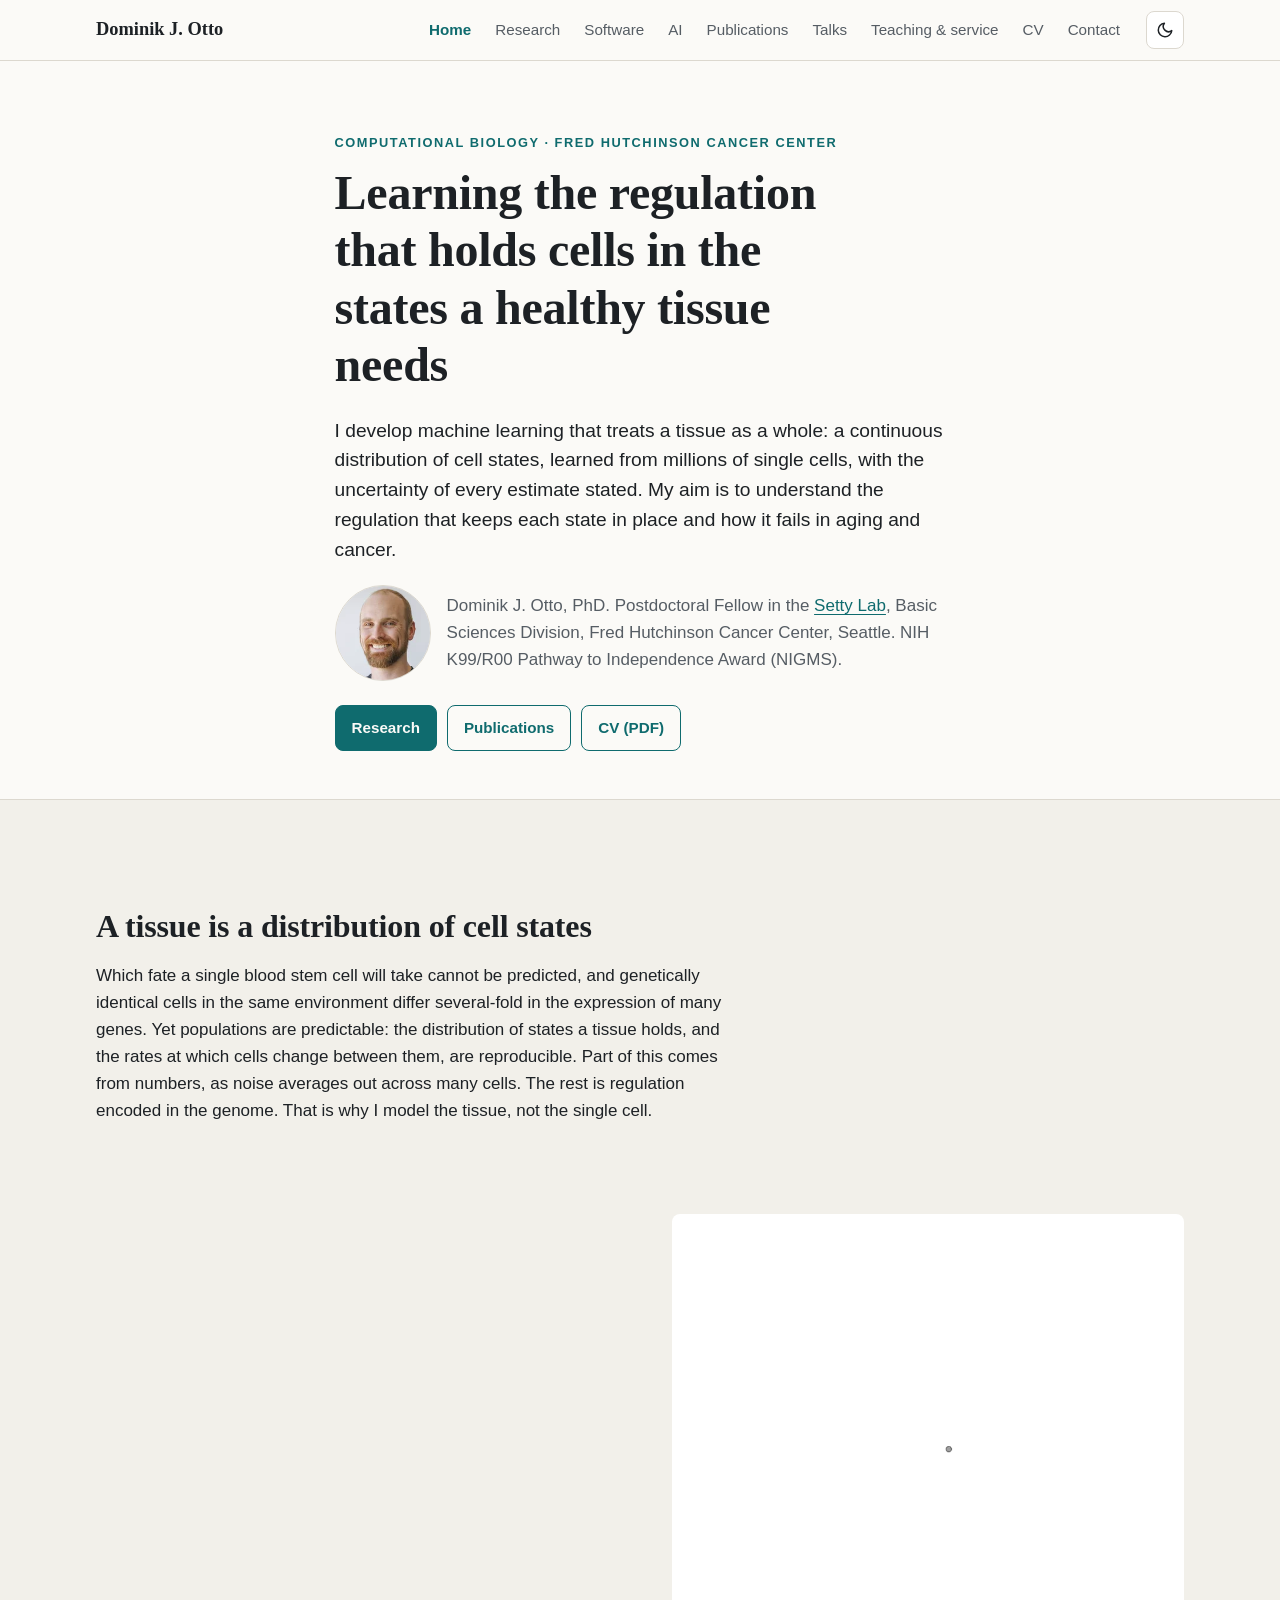
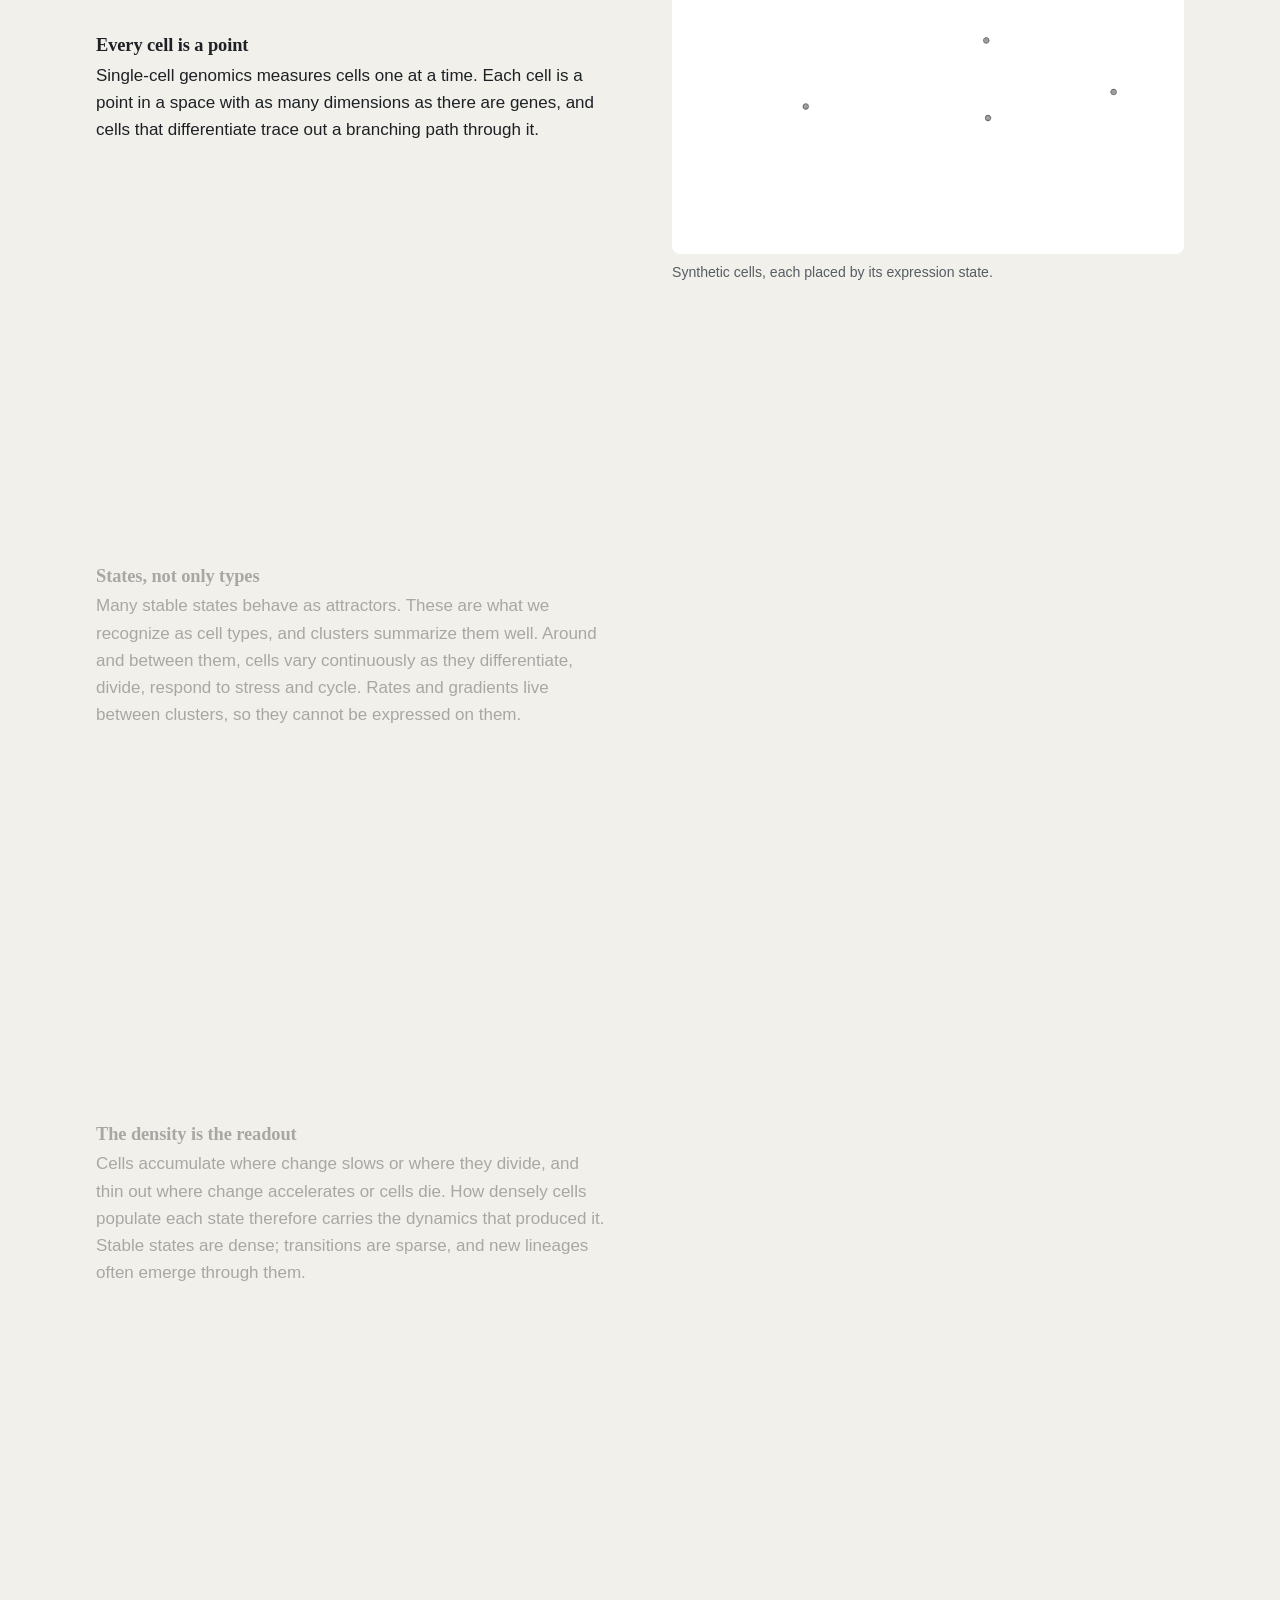
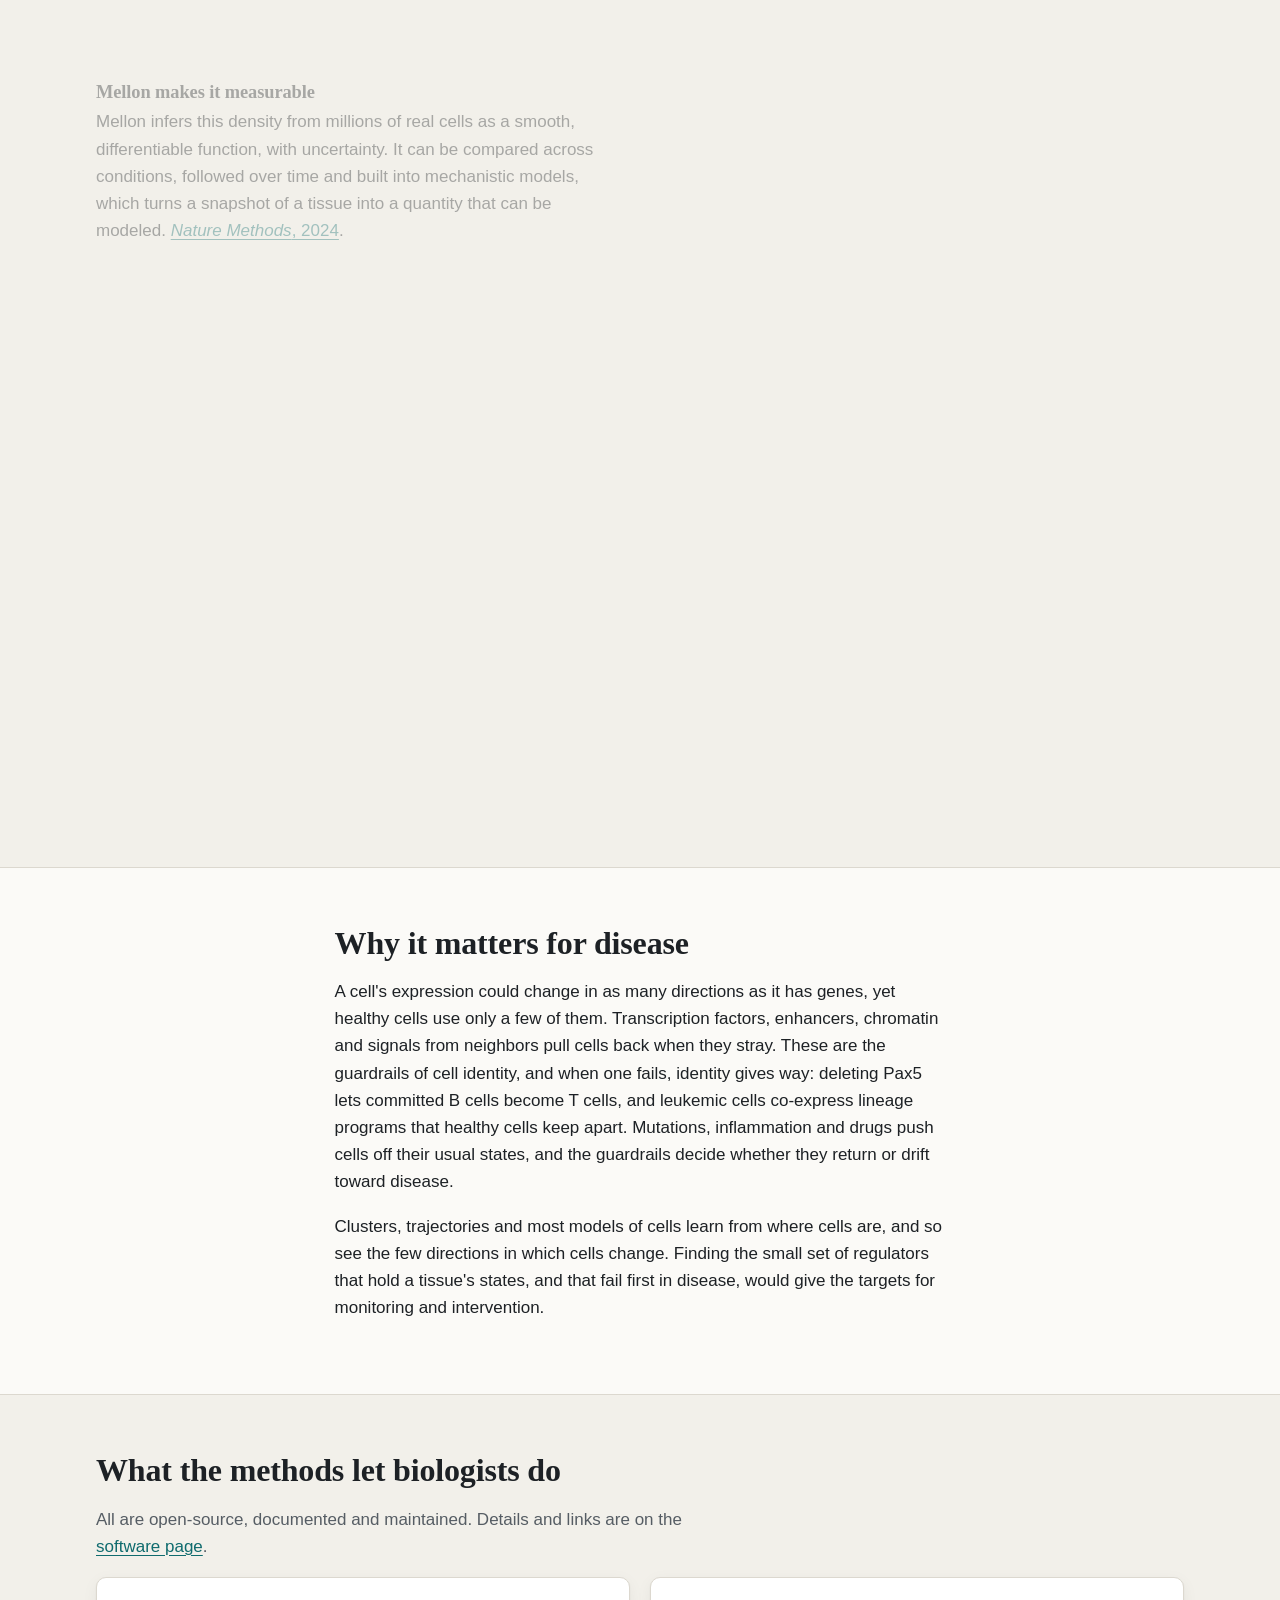
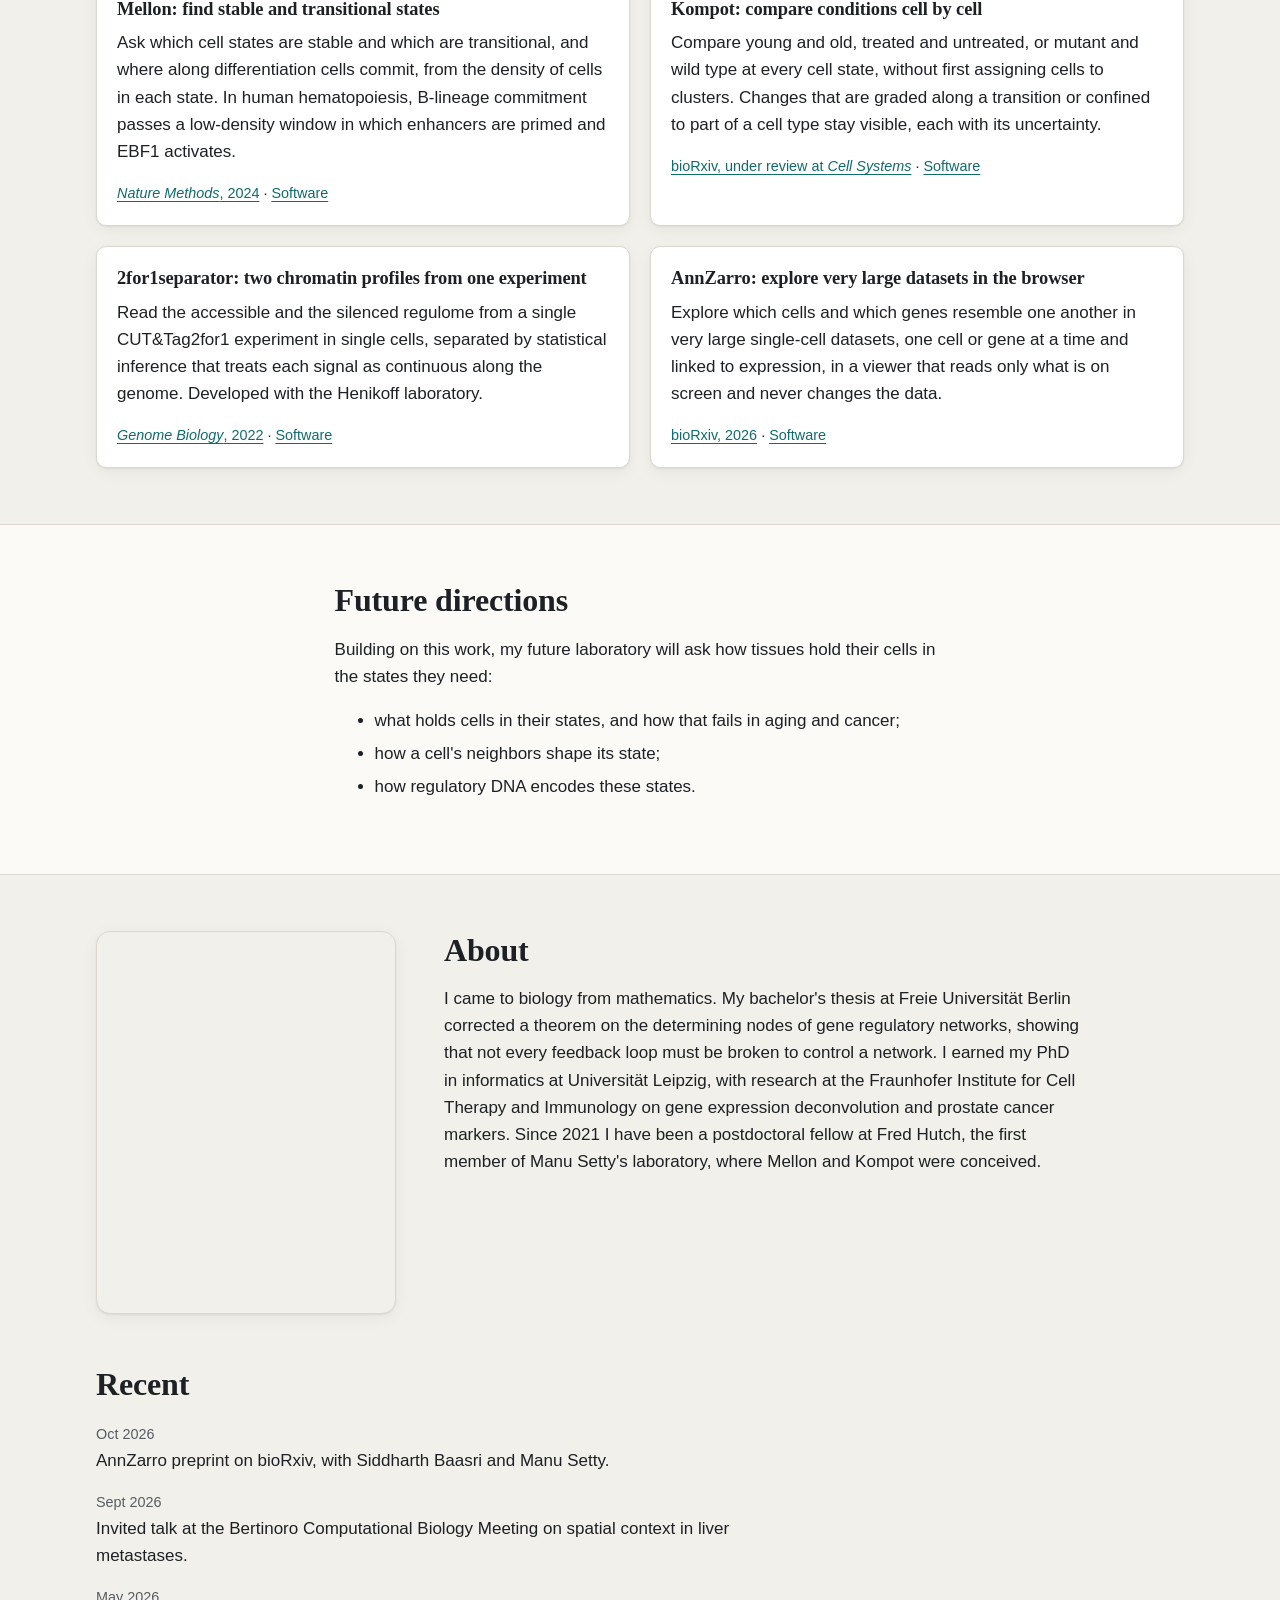
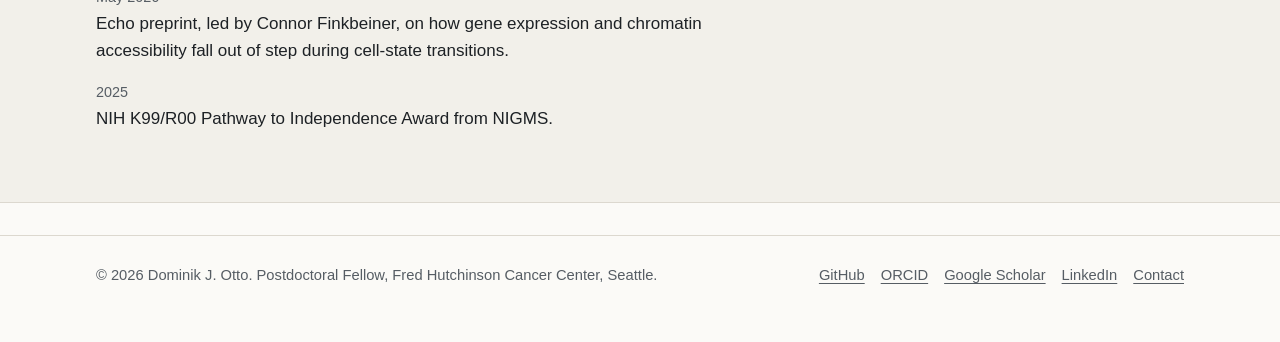
==== index.html @ a4181c04 "Personal website: first public version" ====
<!doctype html>
<html lang="en">
<head>
<meta charset="utf-8">
<meta name="viewport" content="width=device-width, initial-scale=1">
<title>Dominik J. Otto | Computational biology of cell states</title>
<meta name="description" content="Dominik J. Otto develops machine learning that represents a tissue as a continuous distribution of cell states, learned from millions of single cells, to find the regulation that holds cells in their states. Postdoctoral Fellow at Fred Hutch; NIH K99/R00 awardee.">
<meta name="author" content="Dominik J. Otto">
<meta name="color-scheme" content="light dark">
<meta name="theme-color" content="#fbfaf7" media="(prefers-color-scheme: light)">
<meta name="theme-color" content="#111416" media="(prefers-color-scheme: dark)">
<meta name="referrer" content="strict-origin-when-cross-origin">
<meta http-equiv="Content-Security-Policy" content="default-src 'self'; script-src 'self' 'sha256-UGD8TD5S4NwaPHB6+f7hoa4Rsti+CuU7B2qfrtpLj6g='; style-src 'self'; img-src 'self' data:; media-src 'self'; font-src 'self'; connect-src 'none'; frame-src 'none'; object-src 'none'; base-uri 'self'; form-action 'none'">
<link rel="canonical" href="https://katosh.github.io/">
<link rel="icon" href="img/favicon.svg" type="image/svg+xml">
<meta property="og:type" content="profile">
<meta property="og:site_name" content="Dominik J. Otto">
<meta property="og:title" content="Dominik J. Otto: the regulation that holds cells in their states">
<meta property="og:description" content="Probabilistic machine learning for single-cell and spatial genomics: the tissue as a continuous distribution of cell states, with stated uncertainty.">
<meta property="og:url" content="https://katosh.github.io/">
<meta property="og:image" content="https://katosh.github.io/assets/og-card.png">
<meta property="og:image:width" content="1200">
<meta property="og:image:height" content="630">
<meta property="og:image:alt" content="Dominik Otto, Setty Lab, Fred Hutch, next to a cell-state density surface">
<meta property="profile:first_name" content="Dominik">
<meta property="profile:last_name" content="Otto">
<meta name="twitter:card" content="summary_large_image">
<script>document.documentElement.classList.add("js");try{var t=localStorage.getItem("theme");if(t==="light"||t==="dark")document.documentElement.dataset.theme=t}catch(e){}</script>
<link rel="stylesheet" href="css/site.css">
<script src="js/site.js" defer></script>
<script type="application/ld+json">
{
  "@context": "https://schema.org",
  "@type": "Person",
  "@id": "https://katosh.github.io/#person",
  "name": "Dominik J. Otto",
  "givenName": "Dominik",
  "additionalName": "Jenz",
  "familyName": "Otto",
  "honorificSuffix": "PhD",
  "url": "https://katosh.github.io/",
  "image": "https://katosh.github.io/img/profile@2x.webp",
  "jobTitle": "Postdoctoral Fellow",
  "worksFor": {
    "@type": "Organization",
    "name": "Fred Hutchinson Cancer Center",
    "url": "https://www.fredhutch.org/",
    "department": { "@type": "Organization", "name": "Basic Sciences Division" }
  },
  "affiliation": { "@type": "Organization", "name": "Setty Lab, Fred Hutchinson Cancer Center", "url": "https://settylab.org" },
  "alumniOf": [
    { "@type": "CollegeOrUniversity", "name": "Universität Leipzig" },
    { "@type": "CollegeOrUniversity", "name": "Freie Universität Berlin" }
  ],
  "award": "NIH K99/R00 Pathway to Independence Award (NIGMS)",
  "knowsAbout": [
    "Computational biology", "Single-cell genomics", "Spatial transcriptomics",
    "Bayesian inference", "Gaussian processes", "Machine learning",
    "Cell-state dynamics", "Hematopoiesis", "Regulatory genomics"
  ],
  "identifier": {
    "@type": "PropertyValue",
    "propertyID": "ORCID",
    "value": "0000-0002-6116-053X"
  },
  "sameAs": [
    "https://orcid.org/0000-0002-6116-053X",
    "https://scholar.google.com/citations?user=ujPYhPMAAAAJ",
    "https://github.com/katosh",
    "https://www.linkedin.com/in/dominikotto/"
  ],
  "address": { "@type": "PostalAddress", "addressLocality": "Seattle", "addressRegion": "WA", "addressCountry": "US" }
}
</script>
</head>
<body>
<!-- HEADER:START -->
<a class="skip-link" href="#main">Skip to content</a>
<header class="site-header" data-open="false">
  <div class="wrap">
    <a class="brand" href="index.html">Dominik J. Otto</a>
    <nav class="nav" id="site-nav" aria-label="Main">
      <a href="index.html" aria-current="page">Home</a>
      <a href="research.html">Research</a>
      <a href="software.html">Software</a>
      <a href="ai.html">AI</a>
      <a href="publications.html">Publications</a>
      <a href="talks.html">Talks</a>
      <a href="teaching.html">Teaching &amp; service</a>
      <a href="cv.pdf">CV</a>
      <a href="contact.html">Contact</a>
    </nav>
    <button class="icon-btn theme-toggle" type="button" aria-label="Switch theme"><svg class="i-sun" viewBox="0 0 24 24" fill="none" stroke="currentColor" stroke-width="2" stroke-linecap="round" aria-hidden="true"><circle cx="12" cy="12" r="4"/><path d="M12 2v2M12 20v2M4.9 4.9l1.4 1.4M17.7 17.7l1.4 1.4M2 12h2M20 12h2M4.9 19.1l1.4-1.4M17.7 6.3l1.4-1.4"/></svg><svg class="i-moon" viewBox="0 0 24 24" fill="none" stroke="currentColor" stroke-width="2" stroke-linecap="round" stroke-linejoin="round" aria-hidden="true"><path d="M21 12.8A9 9 0 1 1 11.2 3a7 7 0 0 0 9.8 9.8z"/></svg></button>
    <button class="icon-btn nav-toggle" type="button" aria-controls="site-nav" aria-expanded="false" aria-label="Menu"><svg viewBox="0 0 24 24" fill="none" stroke="currentColor" stroke-width="2" stroke-linecap="round" aria-hidden="true"><path d="M4 7h16M4 12h16M4 17h16"/></svg></button>
  </div>
</header>
<!-- HEADER:END -->

<main id="main">

<section class="hero">
  <div class="wrap prose">
    <p class="eyebrow">Computational biology &middot; Fred Hutchinson Cancer Center</p>
    <h1>Learning the regulation that holds cells in the states a healthy tissue needs</h1>
    <p class="lede">I develop machine learning that treats a tissue as a whole: a continuous distribution of cell states, learned from millions of single cells, with the uncertainty of every estimate stated. My aim is to understand the regulation that keeps each state in place and how it fails in aging and cancer.</p>
    <div class="hero-id">
      <img class="profile" src="img/profile.webp" srcset="img/profile.webp 1x, img/profile@2x.webp 2x" width="160" height="160" alt="Dominik Otto">
      <p class="who">Dominik J. Otto, PhD. Postdoctoral Fellow in the <a href="https://settylab.org">Setty Lab</a>, Basic Sciences Division, Fred Hutchinson Cancer Center, Seattle. NIH K99/R00 Pathway to Independence Award (NIGMS).</p>
    </div>
    <div class="actions">
      <a class="btn btn-primary" href="research.html">Research</a>
      <a class="btn btn-ghost" href="publications.html">Publications</a>
      <a class="btn btn-ghost" href="cv.pdf">CV (PDF)</a>
    </div>
  </div>
</section>

<section class="section alt" id="view">
  <div class="wrap">
    <div class="prose">
      <h2>A tissue is a distribution of cell states</h2>
      <p>Which fate a single blood stem cell will take cannot be predicted, and genetically identical cells in the same environment differ several-fold in the expression of many genes. Yet populations are predictable: the distribution of states a tissue holds, and the rates at which cells change between them, are reproducible. Part of this comes from numbers, as noise averages out across many cells. The rest is regulation encoded in the genome. That is why I model the tissue, not the single cell.</p>
    </div>

    <!-- Scroll-driven figure 1 of 2: a 90-frame image sequence (assets/seq/manifold/) scrubbed by scroll (js/site.js).
         Each step names the frame at which its stage is fully drawn (data-frame, 1-based). With reduced motion or
         without JavaScript, the poster (the final frame) is shown and the steps read as a list. -->
    <div class="scrolly" data-scrolly data-frames="assets/seq/manifold/{i}.webp" data-frame-count="90" data-frame-pad="4">
      <figure class="scrolly-graphic">
        <div class="figure-panel">
          <img class="scrolly-still" src="assets/seq/manifold-poster.webp" width="800" height="953"
               alt="Synthetic cells along a branching tree of cell states, with their density drawn as a surface that rises where cells accumulate.">
        </div>
        <figcaption class="scrolly-caption">Synthetic cells. The density is estimated from them and drawn over a two-dimensional layout of cell states; it is not a tissue in 3D.</figcaption>
      </figure>
      <ol class="scrolly-steps">
        <li class="step" data-frame="20" data-caption="Synthetic cells, each placed by its expression state.">
          <h3>Every cell is a point</h3>
          <p>Single-cell genomics measures cells one at a time. Each cell is a point in a space with as many dimensions as there are genes, and cells that differentiate trace out a branching path through it.</p>
        </li>
        <li class="step" data-frame="40" data-caption="The same cells colored by cell type.">
          <h3>States, not only types</h3>
          <p>Many stable states behave as attractors. These are what we recognize as cell types, and clusters summarize them well. Around and between them, cells vary continuously as they differentiate, divide, respond to stress and cycle. Rates and gradients live between clusters, so they cannot be expressed on them.</p>
        </li>
        <li class="step" data-frame="55" data-caption="The same cells colored by the density of cells in their state.">
          <h3>The density is the readout</h3>
          <p>Cells accumulate where change slows or where they divide, and thin out where change accelerates or cells die. How densely cells populate each state therefore carries the dynamics that produced it. Stable states are dense; transitions are sparse, and new lineages often emerge through them.</p>
        </li>
        <li class="step" data-frame="75" data-caption="The density drawn as a surface over a two-dimensional layout of cell states (synthetic cells; not a tissue in 3D).">
          <h3>Mellon makes it measurable</h3>
          <p>Mellon infers this density from millions of real cells as a smooth, differentiable function, with uncertainty. It can be compared across conditions, followed over time and built into mechanistic models, which turns a snapshot of a tissue into a quantity that can be modeled. <a href="https://doi.org/10.1038/s41592-024-02302-w"><em>Nature Methods</em>, 2024</a>.</p>
        </li>
      </ol>
    </div>
  </div>
</section>

<section class="section" id="disease">
  <div class="wrap prose">
    <h2>Why it matters for disease</h2>
    <p>A cell's expression could change in as many directions as it has genes, yet healthy cells use only a few of them. Transcription factors, enhancers, chromatin and signals from neighbors pull cells back when they stray. These are the guardrails of cell identity, and when one fails, identity gives way: deleting Pax5 lets committed B cells become T cells, and leukemic cells co-express lineage programs that healthy cells keep apart. Mutations, inflammation and drugs push cells off their usual states, and the guardrails decide whether they return or drift toward disease.</p>
    <p>Clusters, trajectories and most models of cells learn from where cells are, and so see the few directions in which cells change. Finding the small set of regulators that hold a tissue's states, and that fail first in disease, would give the targets for monitoring and intervention.</p>
  </div>
</section>

<section class="section alt" id="methods">
  <div class="wrap">
    <h2>What the methods let biologists do</h2>
    <p class="prose muted">All are open-source, documented and maintained. Details and links are on the <a href="software.html">software page</a>.</p>
    <div class="grid grid-2">
      <article class="card">
        <h3>Mellon: find stable and transitional states</h3>
        <p>Ask which cell states are stable and which are transitional, and where along differentiation cells commit, from the density of cells in each state. In human hematopoiesis, B-lineage commitment passes a low-density window in which enhancers are primed and EBF1 activates.</p>
        <p class="small"><a href="https://doi.org/10.1038/s41592-024-02302-w"><em>Nature Methods</em>, 2024</a> &middot; <a href="software.html#mellon">Software</a></p>
      </article>
      <article class="card">
        <h3>Kompot: compare conditions cell by cell</h3>
        <p>Compare young and old, treated and untreated, or mutant and wild type at every cell state, without first assigning cells to clusters. Changes that are graded along a transition or confined to part of a cell type stay visible, each with its uncertainty.</p>
        <p class="small"><a href="https://doi.org/10.1101/2025.06.03.657769">bioRxiv, under review at <em>Cell Systems</em></a> &middot; <a href="software.html#kompot">Software</a></p>
      </article>
      <article class="card">
        <h3>2for1separator: two chromatin profiles from one experiment</h3>
        <p>Read the accessible and the silenced regulome from a single CUT&amp;Tag2for1 experiment in single cells, separated by statistical inference that treats each signal as continuous along the genome. Developed with the Henikoff laboratory.</p>
        <p class="small"><a href="https://doi.org/10.1186/s13059-022-02642-w"><em>Genome Biology</em>, 2022</a> &middot; <a href="software.html#twoforone">Software</a></p>
      </article>
      <article class="card">
        <h3>AnnZarro: explore very large datasets in the browser</h3>
        <p>Explore which cells and which genes resemble one another in very large single-cell datasets, one cell or gene at a time and linked to expression, in a viewer that reads only what is on screen and never changes the data.</p>
        <p class="small"><a href="https://doi.org/10.64898/2026.10.10.758158">bioRxiv, 2026</a> &middot; <a href="software.html#annzarro">Software</a></p>
      </article>
    </div>
  </div>
</section>

<section class="section" id="future">
  <div class="wrap prose">
    <h2>Future directions</h2>
    <p>Building on this work, my future laboratory will ask how tissues hold their cells in the states they need:</p>
    <ul>
      <li>what holds cells in their states, and how that fails in aging and cancer;</li>
      <li>how a cell's neighbors shape its state;</li>
      <li>how regulatory DNA encodes these states.</li>
    </ul>
  </div>
</section>

<section class="section alt" id="about">
  <div class="wrap">
    <div class="about">
      <img class="portrait" src="img/portrait.webp" srcset="img/portrait.webp 1x, img/portrait@2x.webp 2x" width="640" height="818" loading="lazy" alt="Dominik Otto">
      <div class="prose">
        <h2>About</h2>
        <p>I came to biology from mathematics. My bachelor's thesis at Freie Universität Berlin corrected a theorem on the determining nodes of gene regulatory networks, showing that not every feedback loop must be broken to control a network. I earned my PhD in informatics at Universität Leipzig, with research at the Fraunhofer Institute for Cell Therapy and Immunology on gene expression deconvolution and prostate cancer markers. Since 2021 I have been a postdoctoral fellow at Fred Hutch, the first member of Manu Setty's laboratory, where Mellon and Kompot were conceived.</p>
      </div>
    </div>
    <div class="recent">
      <h2>Recent</h2>
      <ul class="plain-list">
        <li><span class="muted small">Oct 2026</span><br>AnnZarro preprint on bioRxiv, with Siddharth Baasri and Manu Setty.</li>
        <li><span class="muted small">Sept 2026</span><br>Invited talk at the Bertinoro Computational Biology Meeting on spatial context in liver metastases.</li>
        <li><span class="muted small">May 2026</span><br>Echo preprint, led by Connor Finkbeiner, on how gene expression and chromatin accessibility fall out of step during cell-state transitions.</li>
        <li><span class="muted small">2025</span><br>NIH K99/R00 Pathway to Independence Award from NIGMS.</li>
      </ul>
    </div>
  </div>
</section>

</main>

<!-- FOOTER:START -->
<footer class="site-footer">
  <div class="wrap">
    <p>&copy; <span id="year">2026</span> Dominik J. Otto. Postdoctoral Fellow, Fred Hutchinson Cancer Center, Seattle.</p>
    <nav aria-label="Profiles">
      <a href="https://github.com/katosh">GitHub</a>
      <a href="https://orcid.org/0000-0002-6116-053X">ORCID</a>
      <a href="https://scholar.google.com/citations?user=ujPYhPMAAAAJ">Google Scholar</a>
      <a href="https://www.linkedin.com/in/dominikotto/">LinkedIn</a>
      <a href="contact.html">Contact</a>
    </nav>
  </div>
</footer>
<!-- FOOTER:END -->
</body>
</html>
---- css/site.css ----
/* Dominik J. Otto, personal academic site.
   Plain CSS, no build step. Colors are tokens on :root and are redefined for
   dark mode, both for the system preference and for the manual toggle. */

:root {
  --bg: #fbfaf7;
  --bg-alt: #f2f0ea;
  --surface: #ffffff;
  --text: #1d2125;
  --text-muted: #565d64;
  --rule: #dcd8cf;
  --accent: #0f6b6e;        /* deep teal */
  --accent-strong: #0a5153;
  --accent-soft: #e2efee;
  --warm: #b4532a;          /* used sparingly, for highlights in figures */
  --focus: #c26a00;
  --shadow: 0 1px 2px rgba(20, 24, 28, .06), 0 4px 16px rgba(20, 24, 28, .05);

  --font-sans: ui-sans-serif, -apple-system, BlinkMacSystemFont, "Segoe UI", "Helvetica Neue", Arial, "Noto Sans", sans-serif;
  --font-serif: "Iowan Old Style", "Palatino Linotype", Palatino, Charter, "Bitstream Charter", "Source Serif Pro", Georgia, serif;
  --font-mono: ui-monospace, SFMono-Regular, Menlo, Consolas, monospace;

  --measure: 68ch;
  --page: 1120px;
  --gutter: 16px;
  --radius: 10px;

  color-scheme: light;
}

@media (prefers-color-scheme: dark) {
  :root:not([data-theme="light"]) {
    --bg: #111416;
    --bg-alt: #171b1e;
    --surface: #1b2024;
    --text: #e7e9ea;
    --text-muted: #a3abb1;
    --rule: #2d3439;
    --accent: #5cc3c0;
    --accent-strong: #86d6d3;
    --accent-soft: #163233;
    --warm: #e38a5e;
    --focus: #ffb347;
    --shadow: 0 1px 2px rgba(0, 0, 0, .4), 0 4px 16px rgba(0, 0, 0, .25);
    color-scheme: dark;
  }
}

:root[data-theme="dark"] {
  --bg: #111416;
  --bg-alt: #171b1e;
  --surface: #1b2024;
  --text: #e7e9ea;
  --text-muted: #a3abb1;
  --rule: #2d3439;
  --accent: #5cc3c0;
  --accent-strong: #86d6d3;
  --accent-soft: #163233;
  --warm: #e38a5e;
  --focus: #ffb347;
  --shadow: 0 1px 2px rgba(0, 0, 0, .4), 0 4px 16px rgba(0, 0, 0, .25);
  color-scheme: dark;
}

/* ---------- Base ---------- */

*, *::before, *::after { box-sizing: border-box; }

html { -webkit-text-size-adjust: 100%; text-size-adjust: 100%; }

body {
  margin: 0;
  background: var(--bg);
  color: var(--text);
  font-family: var(--font-sans);
  font-size: 1.0625rem;
  line-height: 1.6;
  overflow-x: hidden;
}

img, video, svg { max-width: 100%; height: auto; display: block; }
[hidden] { display: none !important; }

a { color: var(--accent); text-underline-offset: .18em; text-decoration-thickness: 1px; }
a:hover { color: var(--accent-strong); text-decoration-thickness: 2px; }

:focus-visible { outline: 3px solid var(--focus); outline-offset: 2px; border-radius: 3px; }

h1, h2, h3 {
  font-family: var(--font-serif);
  font-weight: 600;
  line-height: 1.2;
  letter-spacing: -.005em;
  margin: 0 0 .5em;
}
h1 { font-size: clamp(2rem, 4.2vw, 3rem); }
h2 { font-size: clamp(1.5rem, 2.6vw, 2rem); margin-top: 1.6em; }
h3 { font-size: 1.25rem; margin-top: 1.4em; }
p, ul, ol { margin: 0 0 1em; }
li { margin-bottom: .35em; }

.muted { color: var(--text-muted); }
.small { font-size: .9rem; }

.skip-link {
  position: absolute; left: -999px; top: 8px;
  background: var(--surface); color: var(--text);
  padding: 8px 12px; border-radius: 6px; z-index: 100;
}
.skip-link:focus { left: 8px; }

.wrap { max-width: var(--page); margin: 0 auto; padding: 0 var(--gutter); }
.prose { max-width: var(--measure); }

/* ---------- Header and navigation ---------- */

.site-header {
  position: sticky; top: 0; z-index: 50;
  background: color-mix(in srgb, var(--bg) 88%, transparent);
  backdrop-filter: saturate(140%) blur(8px);
  -webkit-backdrop-filter: saturate(140%) blur(8px);
  border-bottom: 1px solid var(--rule);
}
.site-header .wrap {
  display: flex; align-items: center; gap: 16px;
  min-height: 60px;
}
.brand {
  font-family: var(--font-serif); font-weight: 600; font-size: 1.15rem;
  color: var(--text); text-decoration: none; white-space: nowrap;
  margin-right: auto;
}
.brand:hover { color: var(--accent); }

.nav { display: flex; align-items: center; gap: 4px; flex-wrap: wrap; }
.nav a {
  color: var(--text-muted); text-decoration: none;
  font-size: .95rem; padding: 6px 10px; border-radius: 6px;
}
.nav a:hover { color: var(--text); background: var(--bg-alt); }
.nav a[aria-current="page"] { color: var(--accent); font-weight: 600; }

.icon-btn {
  appearance: none; border: 1px solid var(--rule); background: var(--surface);
  color: var(--text); border-radius: 8px; width: 38px; height: 38px;
  display: inline-grid; place-items: center; cursor: pointer; padding: 0;
}
.icon-btn:hover { border-color: var(--accent); }
.icon-btn svg { width: 18px; height: 18px; }

.nav-toggle { display: none; }

/* Theme toggle shows the icon of the theme it would switch to. */
.theme-toggle .i-sun { display: none; }
:root[data-theme="dark"] .theme-toggle .i-sun { display: block; }
:root[data-theme="dark"] .theme-toggle .i-moon { display: none; }
@media (prefers-color-scheme: dark) {
  :root:not([data-theme="light"]) .theme-toggle .i-sun { display: block; }
  :root:not([data-theme="light"]) .theme-toggle .i-moon { display: none; }
}

@media (max-width: 980px) {
  .js .nav-toggle { display: inline-grid; }
  .js .nav {
    display: none;
    position: absolute; left: 0; right: 0; top: 100%;
    flex-direction: column; align-items: stretch; gap: 0;
    background: var(--bg); border-bottom: 1px solid var(--rule);
    padding: 8px var(--gutter) 12px;
  }
  .js .site-header[data-open="true"] .nav { display: flex; }
  .js .nav a { padding: 10px 8px; font-size: 1rem; }
}

/* ---------- Hero ---------- */

.hero { padding: clamp(32px, 6vw, 72px) 0 clamp(24px, 4vw, 48px); }
.eyebrow {
  font-size: .8rem; letter-spacing: .12em; text-transform: uppercase;
  color: var(--accent); font-weight: 600; margin-bottom: .8em;
}
.hero h1 { margin-bottom: .45em; }
.lede { font-size: 1.2rem; line-height: 1.55; color: var(--text); max-width: 60ch; }
.hero .who { color: var(--text-muted); margin-top: 1.2em; }
.hero h1 { max-width: 22ch; }

.actions { display: flex; flex-wrap: wrap; gap: 10px; margin-top: 1.4em; }
.btn {
  display: inline-flex; align-items: center; gap: 8px;
  padding: 10px 16px; border-radius: 8px; font-weight: 600; font-size: .95rem;
  text-decoration: none; border: 1px solid var(--accent);
}
.btn-primary { background: var(--accent); color: var(--bg); }
.btn-primary:hover { background: var(--accent-strong); color: var(--bg); }
.btn-ghost { color: var(--accent); background: transparent; }
.btn-ghost:hover { background: var(--accent-soft); }

/* ---------- Sections and cards ---------- */

main { display: block; }
.section { padding: clamp(28px, 5vw, 56px) 0; }
.section.alt { background: var(--bg-alt); border-top: 1px solid var(--rule); border-bottom: 1px solid var(--rule); }
.section > .wrap > h2:first-child { margin-top: 0; }

.page-head { padding: clamp(28px, 5vw, 56px) 0 8px; }
.page-head p { max-width: var(--measure); color: var(--text-muted); font-size: 1.1rem; }

.question {
  font-family: var(--font-serif); font-size: clamp(1.25rem, 2.2vw, 1.55rem);
  line-height: 1.4; border-left: 3px solid var(--accent);
  padding: 4px 0 4px 18px; margin: 1.2em 0 1.4em; max-width: 52ch;
}

.grid { display: grid; gap: 20px; }
.grid-3 { grid-template-columns: repeat(3, minmax(0, 1fr)); }
.grid-2 { grid-template-columns: repeat(2, minmax(0, 1fr)); }
@media (max-width: 860px) { .grid-3, .grid-2 { grid-template-columns: 1fr; } }

.card {
  background: var(--surface); border: 1px solid var(--rule);
  border-radius: var(--radius); padding: 20px; box-shadow: var(--shadow);
  display: flex; flex-direction: column;
}
.card h3 { margin-top: 0; font-size: 1.15rem; }
.card p:last-child { margin-bottom: 0; }
.card .more { margin-top: auto; padding-top: 8px; font-weight: 600; font-size: .95rem; }

.kicker { font-size: .8rem; letter-spacing: .1em; text-transform: uppercase; color: var(--text-muted); font-weight: 600; }

/* Research directions: text beside a visual, alternating on wide screens. */
.direction {
  display: grid; gap: clamp(20px, 4vw, 44px);
  grid-template-columns: minmax(0, 1.2fr) minmax(0, 1fr);
  align-items: start; padding: clamp(24px, 4vw, 40px) 0;
  border-top: 1px solid var(--rule);
}
.direction:nth-of-type(even) .direction-media { order: -1; }
.direction h2 { margin-top: 0; }
.direction-media {
  margin: 0; border-radius: var(--radius); overflow: hidden;
  border: 1px solid var(--rule); background: var(--surface); box-shadow: var(--shadow);
}
.direction-media img { width: 100%; height: auto; }
.direction-media figcaption { font-size: .85rem; color: var(--text-muted); padding: 10px 12px; border-top: 1px solid var(--rule); }
@media (max-width: 860px) {
  .direction { grid-template-columns: 1fr; }
  .direction:nth-of-type(even) .direction-media { order: 0; }
}

.placeholder-note {
  font-family: var(--font-mono); font-size: .75rem; color: var(--warm);
}

/* ---------- Lists: software, publications, talks ---------- */

.pub-list, .talk-list, .plain-list { list-style: none; padding: 0; margin: 0; }
.pub-list li {
  padding: 14px 0; border-bottom: 1px solid var(--rule);
  display: grid; grid-template-columns: 3.2em minmax(0, 1fr); gap: 4px 10px;
}
.pub-num { color: var(--text-muted); font-variant-numeric: tabular-nums; font-size: .95rem; }
.pub-title { font-weight: 600; display: block; }
.pub-authors { display: block; color: var(--text-muted); font-size: .95rem; }
.pub-authors .me { color: var(--text); font-weight: 700; }
.pub-venue { display: block; font-size: .95rem; }
.pub-venue em { font-style: italic; }
.pub-links { display: flex; flex-wrap: wrap; gap: 6px 12px; margin-top: 4px; font-size: .9rem; }
.tag {
  display: inline-block; font-size: .72rem; font-weight: 600; letter-spacing: .03em;
  padding: 2px 8px; border-radius: 999px; background: var(--accent-soft); color: var(--accent-strong);
  vertical-align: middle; margin-left: 6px;
}
.legend { font-size: .9rem; color: var(--text-muted); }

.talk-list li {
  display: grid; grid-template-columns: 7.5em minmax(0, 1fr); gap: 4px 16px;
  padding: 12px 0; border-bottom: 1px solid var(--rule);
}
.talk-date { color: var(--text-muted); font-variant-numeric: tabular-nums; font-size: .95rem; }
.talk-title { display: block; font-weight: 600; }
.talk-venue { display: block; color: var(--text-muted); font-size: .95rem; }
@media (max-width: 560px) {
  .talk-list li, .pub-list li { grid-template-columns: 1fr; }
}

.sw-links { display: flex; flex-wrap: wrap; gap: 6px 14px; font-size: .92rem; margin-top: auto; padding-top: 10px; }
.sw-role { font-size: .9rem; color: var(--text-muted); }
code, .mono { font-family: var(--font-mono); font-size: .9em; }
.install { background: var(--bg-alt); border: 1px solid var(--rule); border-radius: 6px; padding: 2px 6px; }

.facts { display: grid; grid-template-columns: max-content minmax(0, 1fr); gap: 6px 18px; margin: 0; }
.facts dt { color: var(--text-muted); font-weight: 600; }
.facts dd { margin: 0; }
@media (max-width: 560px) { .facts { grid-template-columns: 1fr; } .facts dd { margin-bottom: 8px; } }

/* Photos: a round profile picture in the hero, a portrait beside the About text. */
.hero-id { display: flex; align-items: center; gap: 16px; margin-top: 1.2em; }
.hero-id .who { margin: 0; }
.profile {
  flex: 0 0 auto; width: 96px; height: 96px; border-radius: 50%; object-fit: cover;
  border: 1px solid var(--rule); background: var(--bg-alt);
}
.portrait {
  display: block; width: 100%; height: auto; aspect-ratio: 640 / 818; object-fit: cover;
  border-radius: 14px; border: 1px solid var(--rule); box-shadow: var(--shadow); background: var(--bg-alt);
}
.about { display: grid; grid-template-columns: minmax(0, 300px) minmax(0, 1fr); gap: clamp(24px, 4vw, 48px); align-items: start; }
.about .prose h2 { margin-top: 0; }
.recent { margin-top: 36px; max-width: var(--measure); }
.recent .plain-list li { margin-bottom: .8em; }
@media (max-width: 720px) {
  .about { grid-template-columns: 1fr; }
  .about .portrait { max-width: 320px; margin: 0 auto; }
}
/* Option B (portrait in the hero); kept for comparison, not used by default. */
.hero-split { display: grid; grid-template-columns: minmax(0, 1.4fr) minmax(0, 1fr); gap: clamp(24px, 4vw, 56px); align-items: center; }
.hero-split .portrait { max-width: 380px; justify-self: end; }
@media (max-width: 860px) { .hero-split { grid-template-columns: 1fr; } .hero-split .portrait { max-width: 300px; justify-self: center; order: -1; } }
@media (max-width: 560px) {
  .profile { width: 72px; height: 72px; }
}

/* ---------- Footer ---------- */

.site-footer {
  border-top: 1px solid var(--rule); margin-top: 32px; padding: 28px 0 40px;
  color: var(--text-muted); font-size: .92rem;
}
.site-footer .wrap { display: flex; flex-wrap: wrap; gap: 12px 28px; justify-content: space-between; }
.site-footer nav { display: flex; flex-wrap: wrap; gap: 6px 16px; }
.site-footer a { color: var(--text-muted); }
.site-footer a:hover { color: var(--accent); }

@media (prefers-reduced-motion: reduce) {
  * { scroll-behavior: auto !important; transition: none !important; animation: none !important; }
}

@media print {
  .site-header, .site-footer { display: none !important; }
  body { background: #fff; color: #000; }
  a { color: #000; }
}

.legend .me { font-weight: 700; color: var(--text); }
.section.tight { padding-top: 8px; }
.prose.wide { max-width: 860px; }
.page-head .prose p { color: var(--text); font-size: 1.0625rem; }

/* Figures. The images have white or transparent backgrounds drawn for light pages,
   so they sit on a light panel in both themes. */
.figure-panel { background: #fff; border-radius: 8px; padding: 12px; }
:root[data-theme="dark"] .figure-panel { background: #f4f3ef; }
@media (prefers-color-scheme: dark) { :root:not([data-theme="light"]) .figure-panel { background: #f4f3ef; } }
.figure-panel img, .figure-panel canvas { width: 100%; height: auto; margin: 0 auto; }
figure { margin: 0; }
figcaption { font-size: .88rem; color: var(--text-muted); margin-top: 8px; line-height: 1.45; }
.wide-figure { margin: 1.2em 0 1.6em; }

.directions-list { padding-left: 1.3em; }
.directions-list li { margin-bottom: .7em; }

/* ---------- Scroll-driven sequence ----------
   Default (no JavaScript, or reduced motion): a static figure, then the steps as a list. */
.scrolly { margin-top: 24px; }
.scrolly-graphic { max-width: 420px; margin: 0 auto 20px; }
.scrolly-steps { list-style: none; padding: 0; margin: 0; max-width: var(--measure); }
.scrolly-steps .step { margin: 0 0 18px; }
.scrolly-steps h3 { margin: 0 0 .3em; font-size: 1.15rem; }
.scrolly-steps p { margin: 0; }

/* Live: the figure is pinned while the steps scroll past. */
.scrolly.is-live {
  display: grid; grid-template-columns: minmax(0, 1fr) minmax(0, 1fr);
  gap: clamp(24px, 5vw, 64px); align-items: start;
}
.scrolly.is-live .scrolly-graphic {
  position: sticky; top: 76px; margin: 0; max-width: none;
  height: calc(100vh - 100px); display: flex; flex-direction: column; justify-content: center;
}
.scrolly.is-live .figure-panel { height: min(72vh, 640px); display: flex; align-items: center; justify-content: center; }
.scrolly.is-live .figure-panel img, .scrolly.is-live .figure-panel canvas { width: 100%; height: 100%; object-fit: contain; }
.scrolly.is-live .scrolly-steps { order: -1; padding: 30vh 0 40vh; }
.scrolly.is-live .step {
  min-height: 60vh; display: flex; flex-direction: column; justify-content: center;
  opacity: .35; transition: opacity .25s ease;
}
.scrolly.is-live .step.is-active { opacity: 1; }

@media (max-width: 760px) {
  /* Phones: the figure pins to the upper part of the screen and the steps scroll beneath it. */
  .scrolly.is-live { display: block; }
  .scrolly.is-live .scrolly-graphic {
    top: 60px; height: auto; z-index: 1; background: var(--bg-alt);
    padding: 8px 0 6px;
  }
  .scrolly.is-live .figure-panel { height: 40vh; padding: 6px; }
  .scrolly.is-live .scrolly-caption { font-size: .8rem; margin-top: 4px; }
  .scrolly.is-live .scrolly-steps { padding: 8vh 0 30vh; position: relative; z-index: 0; }
  .scrolly.is-live .step { min-height: 45vh; justify-content: flex-start; padding-top: 4vh; }
}
.direction.single { grid-template-columns: minmax(0, 1fr); }
.direction.single .prose { max-width: 860px; }

/* Theme for the animation modules in assets/js/ (they read these custom properties). */
:root {
  --anim-fg: #3a4046; --anim-tube: #ededed; --anim-stroke: rgba(40, 40, 40, .55);
  --anim-axis: rgba(110, 110, 110, .7); --anim-a: #2f6db5; --anim-b: #d9622b; --anim-hit: #2e9e5b;
}
:root[data-theme="dark"] {
  --anim-fg: #d5d9dc; --anim-tube: #24272d; --anim-stroke: rgba(230, 230, 230, .45);
  --anim-axis: rgba(170, 170, 170, .7); --anim-a: #6aa5ee; --anim-b: #f08a55; --anim-hit: #4cc27f;
}
@media (prefers-color-scheme: dark) {
  :root:not([data-theme="light"]) {
    --anim-fg: #d5d9dc; --anim-tube: #24272d; --anim-stroke: rgba(230, 230, 230, .45);
    --anim-axis: rgba(170, 170, 170, .7); --anim-a: #6aa5ee; --anim-b: #f08a55; --anim-hit: #4cc27f;
  }
}
/* Canvases draw in theme colors, so their panel follows the theme instead of staying white. */
.figure-panel.themed, :root[data-theme="dark"] .figure-panel.themed { background: var(--surface); border: 1px solid var(--rule); }
@media (prefers-color-scheme: dark) { :root:not([data-theme="light"]) .figure-panel.themed { background: var(--surface); } }
canvas.anim-kompot { display: block; width: 100%; aspect-ratio: 16 / 9; }
.scrolly.is-live .figure-panel canvas.anim-kompot { width: 100%; height: auto; }
.scrolly.is-live .figure-panel:has(canvas.anim-kompot) { height: auto; }
.figure-row { margin-top: 32px; align-items: center; }
/* Frame sequence: the canvas keeps the frames' aspect ratio inside the pinned panel. */
.scrolly.is-live .figure-panel canvas.scrolly-canvas { height: 100%; width: auto; max-width: 100%; min-width: 0; min-height: 0; flex: 0 1 auto; }

/* A card that spans the whole grid row, for an entry with its own figures (software: AnnZarro). */
.card-wide { grid-column: 1 / -1; }
.sw-figures { display: grid; gap: 24px; margin: 12px 0 16px; max-width: 1000px; }

/* Direction 1 dynamics section (assets/seq/dynamics/): its stage pins below the sticky site header. */
:root { --dyn-top: 61px; }
/* Click-through figure (software, AnnZarro): each step carries its own image for the static list
   (reduced motion, no JavaScript); when the figure is live the pinned still shows it instead. */
.scrolly-explore .step-still { display: block; width: 100%; max-width: 340px; height: auto; margin-top: 10px;
  background: #fff; border-radius: 8px; padding: 8px; }
.scrolly-explore.is-live .step-still { display: none; }
.card.span-2 { grid-column: 1 / -1; }
.narrow-figure { max-width: 640px; }
.card.span-2 > p { max-width: var(--measure); }
.card > figure { margin: 14px 0 18px; }
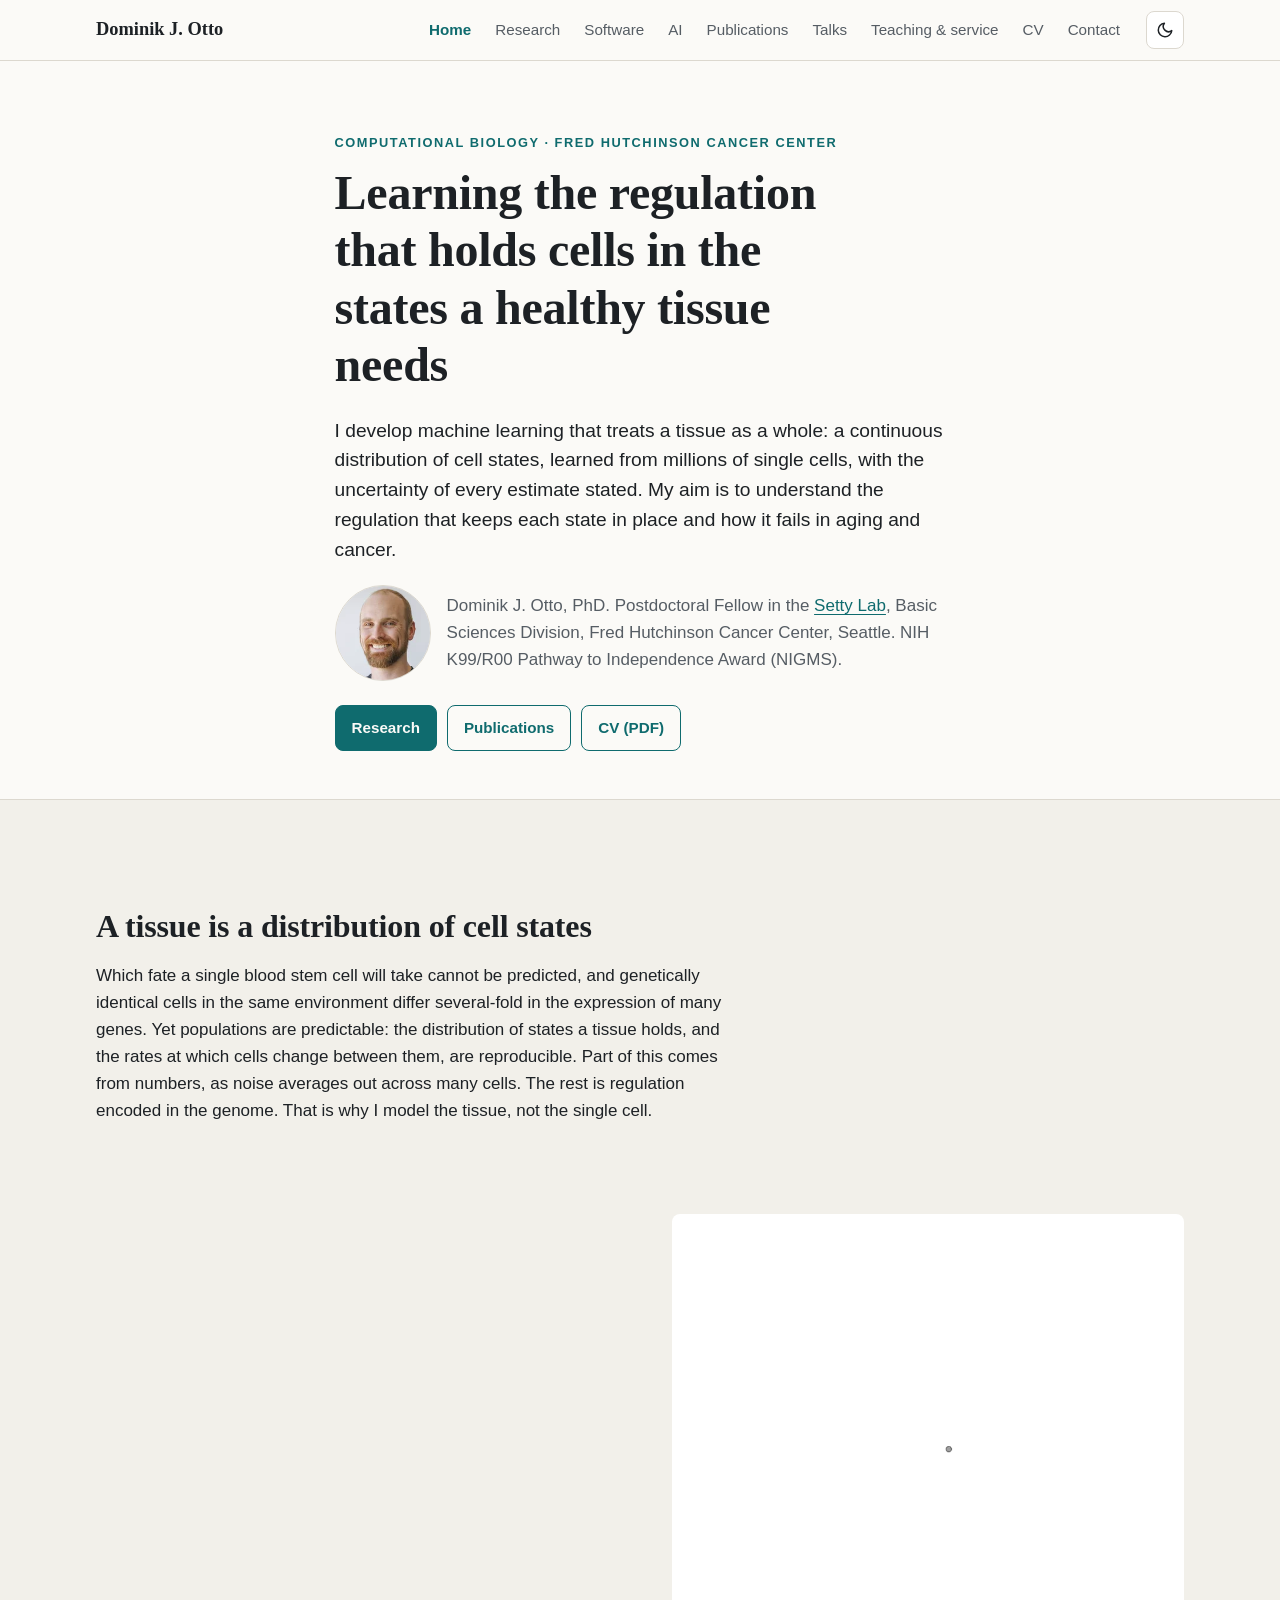
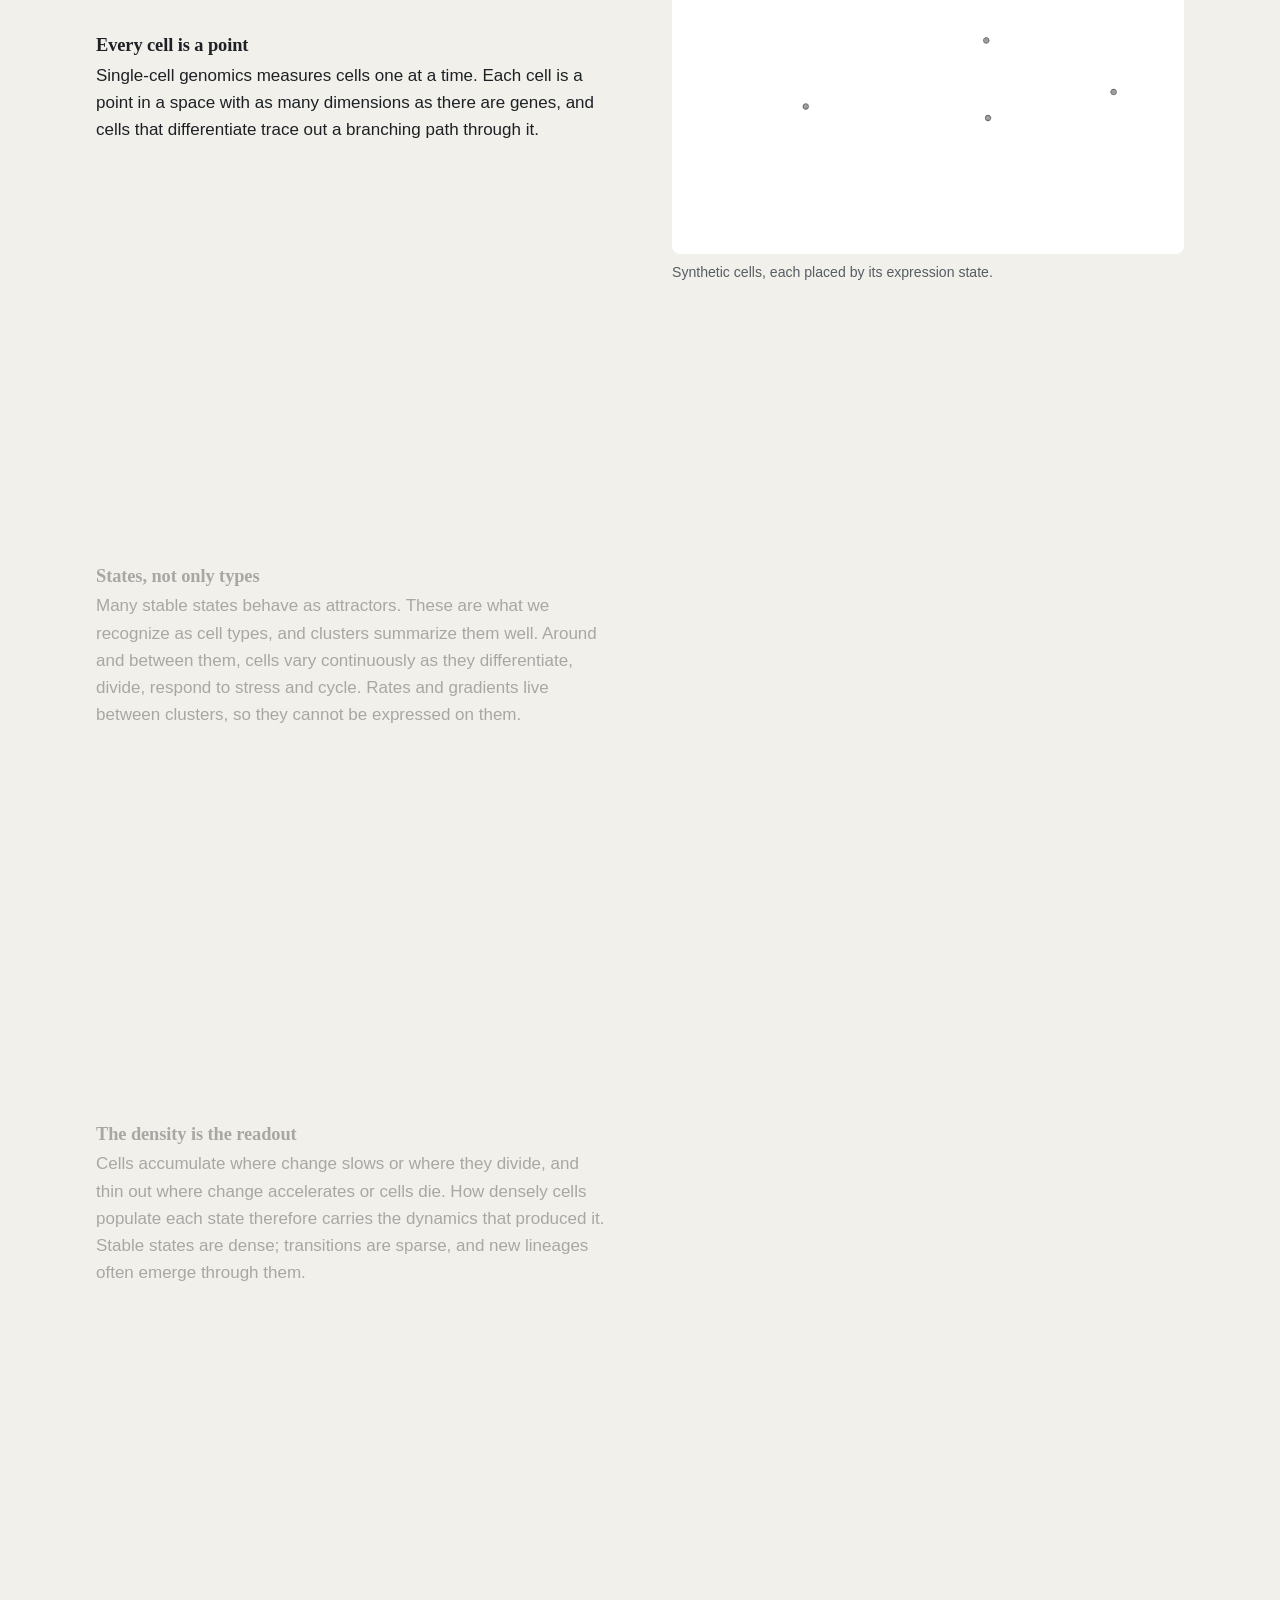
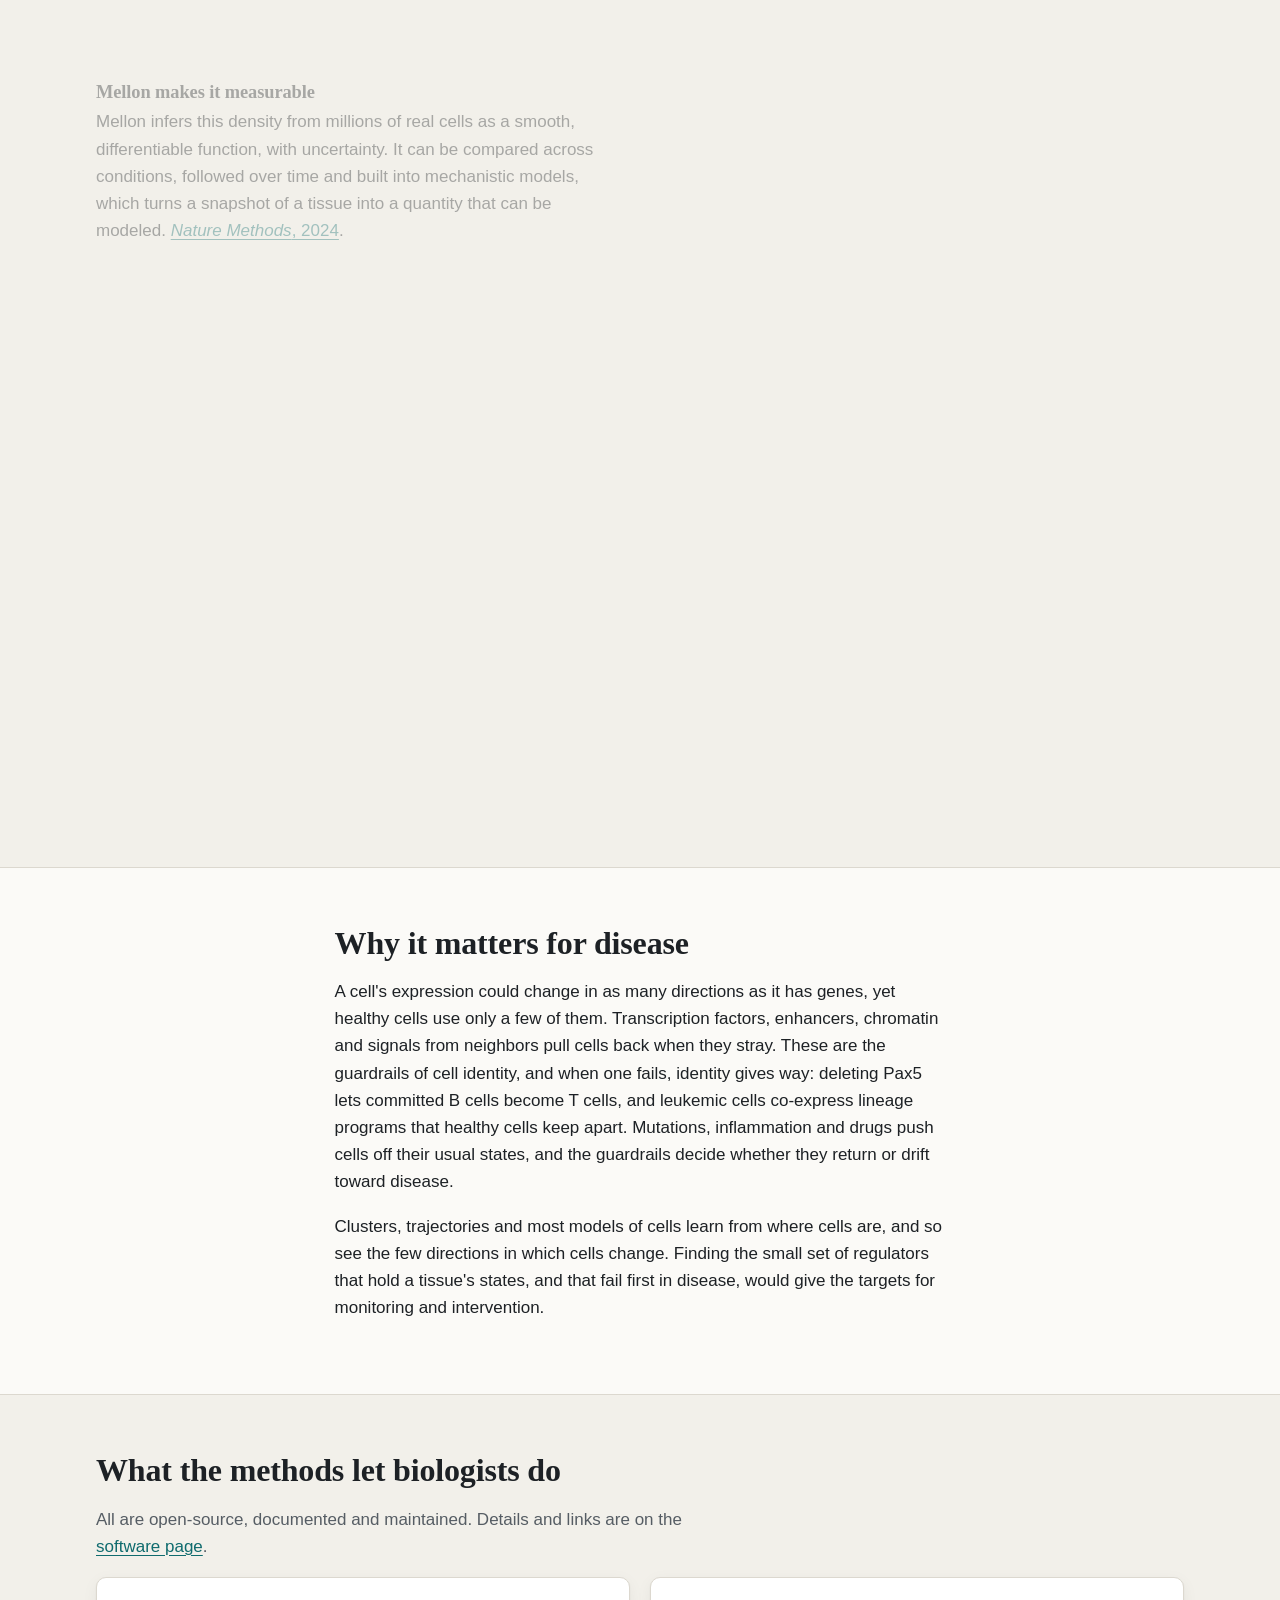
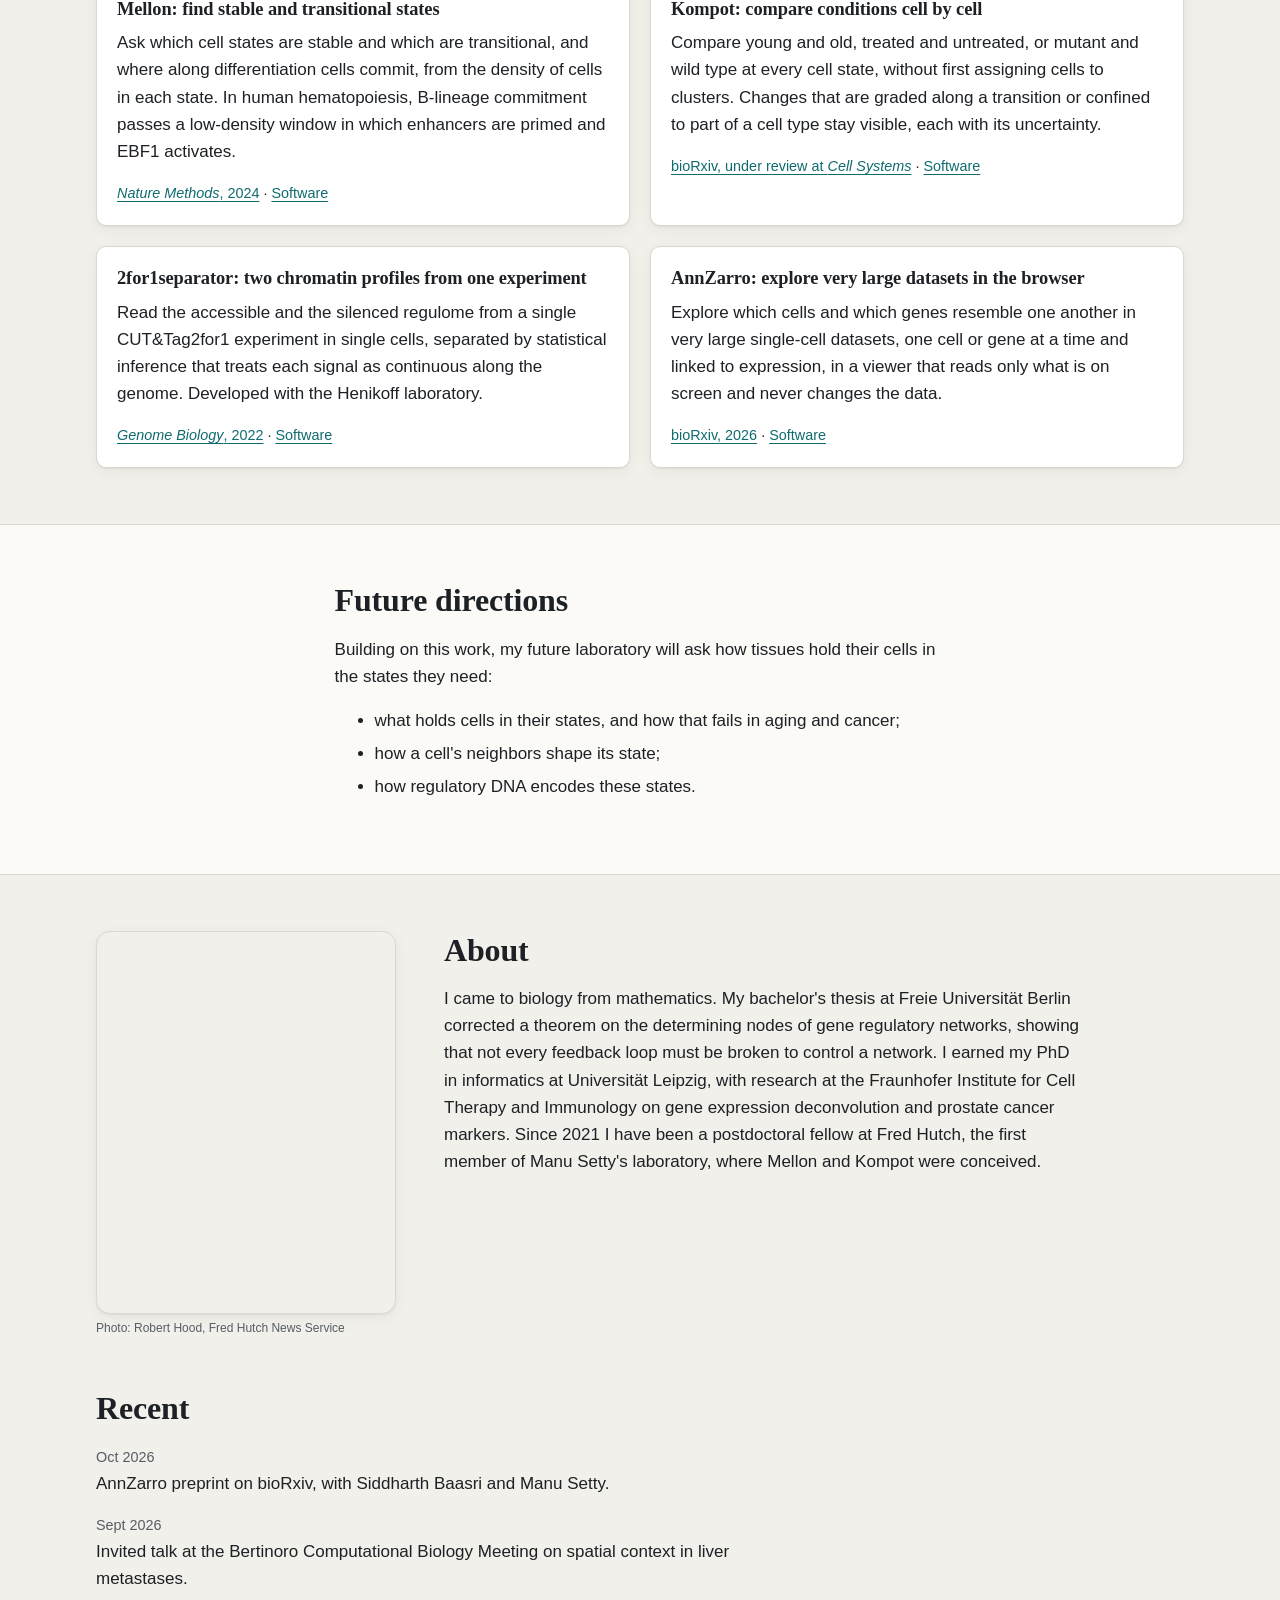
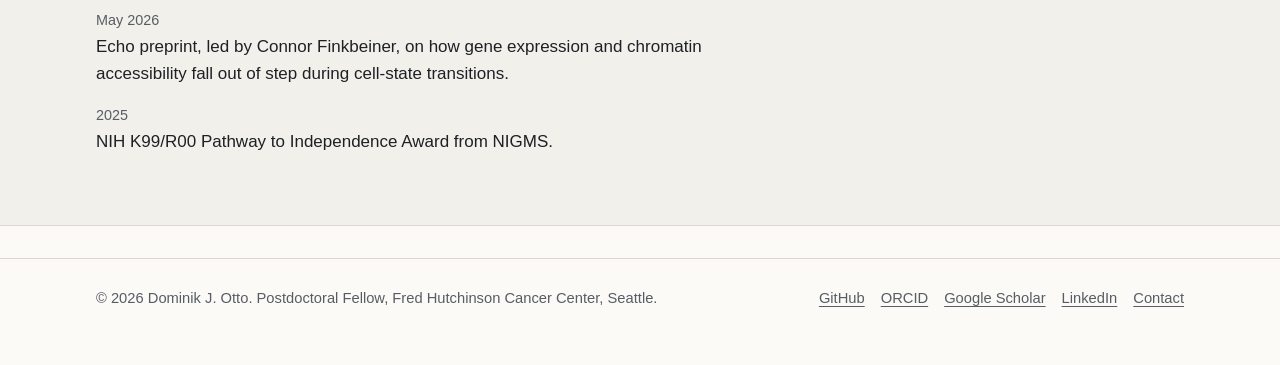
==== commit 3736f199: "Add photographer credit to portrait" ====
--- a/index.html
+++ b/index.html
@@ -207,7 +207,10 @@
 <section class="section alt" id="about">
   <div class="wrap">
     <div class="about">
-      <img class="portrait" src="img/portrait.webp" srcset="img/portrait.webp 1x, img/portrait@2x.webp 2x" width="640" height="818" loading="lazy" alt="Dominik Otto">
+      <figure class="portrait-fig">
+        <img class="portrait" src="img/portrait.webp" srcset="img/portrait.webp 1x, img/portrait@2x.webp 2x" width="640" height="818" loading="lazy" alt="Dominik Otto">
+        <figcaption class="photo-credit">Photo: Robert Hood, Fred Hutch News Service</figcaption>
+      </figure>
       <div class="prose">
         <h2>About</h2>
         <p>I came to biology from mathematics. My bachelor's thesis at Freie Universität Berlin corrected a theorem on the determining nodes of gene regulatory networks, showing that not every feedback loop must be broken to control a network. I earned my PhD in informatics at Universität Leipzig, with research at the Fraunhofer Institute for Cell Therapy and Immunology on gene expression deconvolution and prostate cancer markers. Since 2021 I have been a postdoctoral fellow at Fred Hutch, the first member of Manu Setty's laboratory, where Mellon and Kompot were conceived.</p>
--- a/css/site.css
+++ b/css/site.css
@@ -441,3 +441,7 @@
 .narrow-figure { max-width: 640px; }
 .card.span-2 > p { max-width: var(--measure); }
 .card > figure { margin: 14px 0 18px; }
+/* Portrait with photographer credit (metadata of the Fred Hutch shoot, 1 Jul 2025) */
+.portrait-fig { margin: 0; }
+.photo-credit { font-size: .75rem; color: var(--text-muted); margin-top: 6px; }
+@media (max-width: 860px) { .about .portrait-fig { max-width: 320px; margin: 0 auto; } .about .portrait-fig .portrait { max-width: 100%; } }
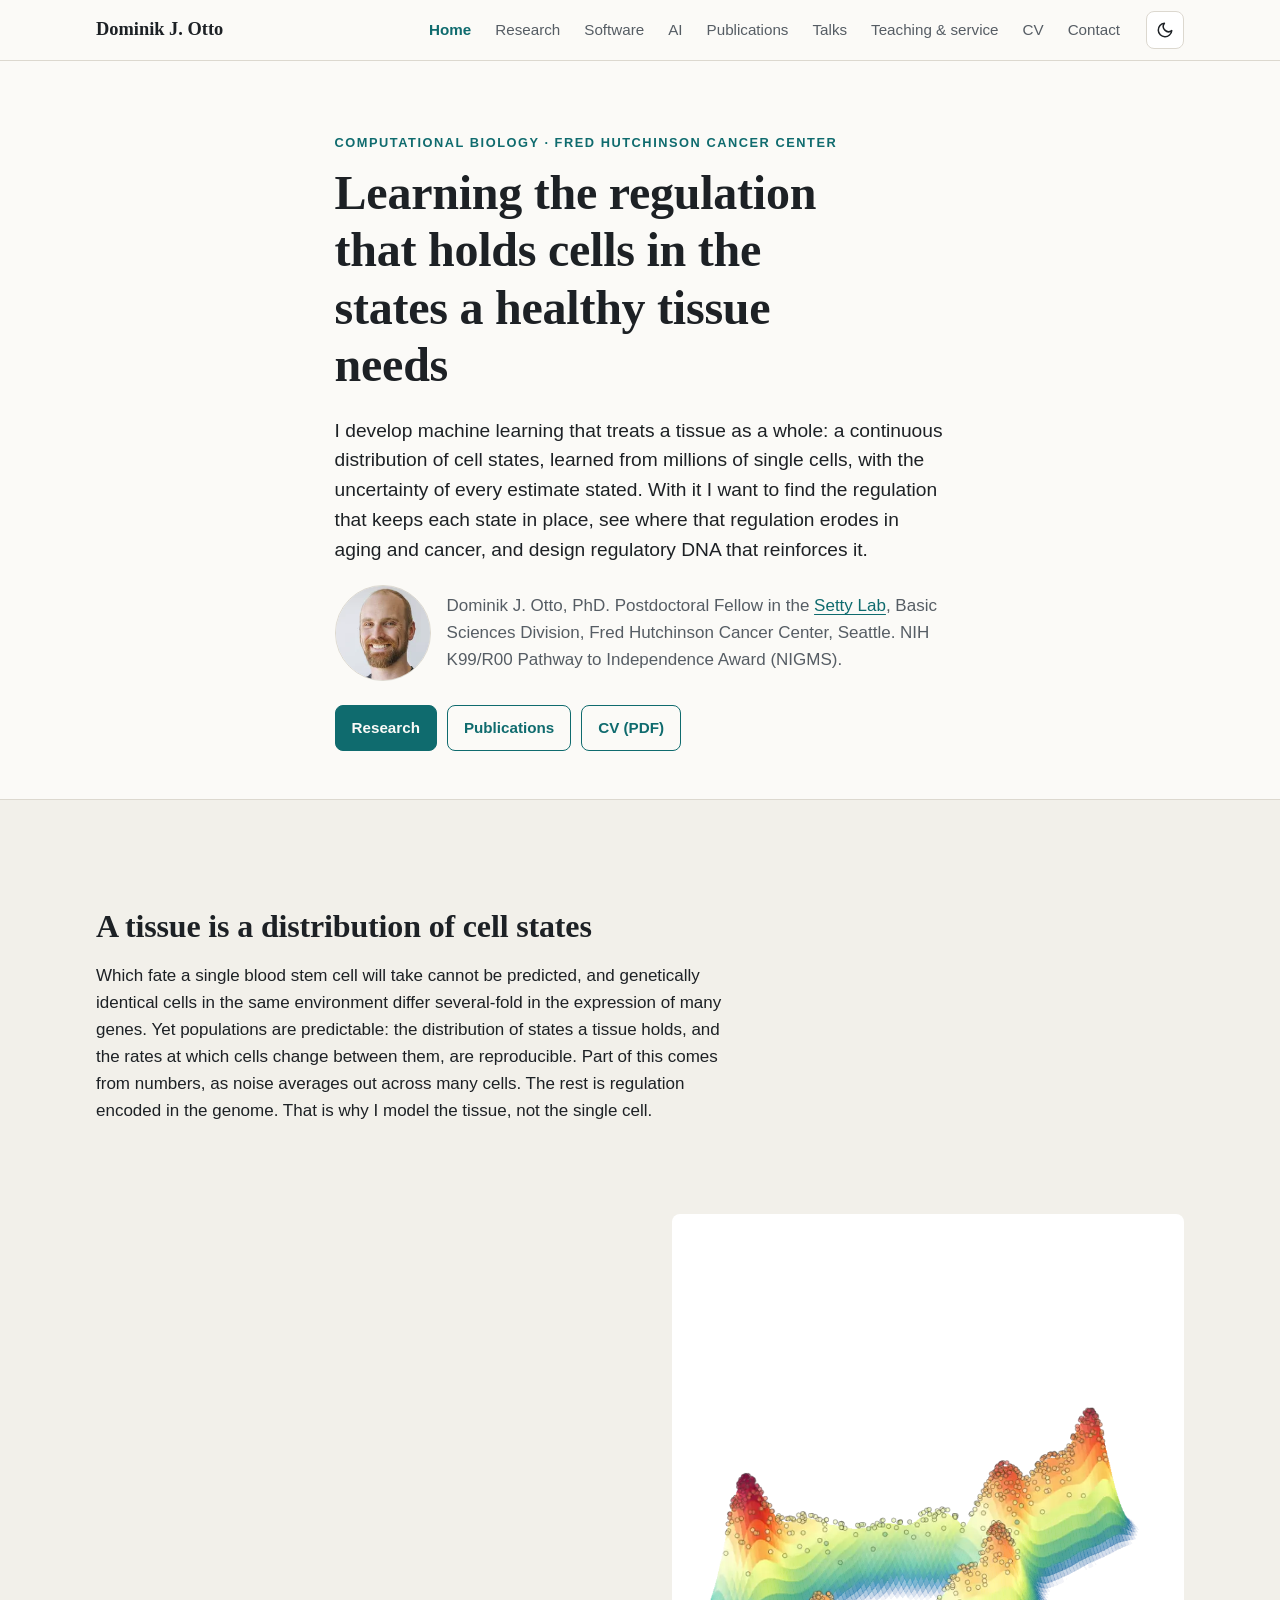
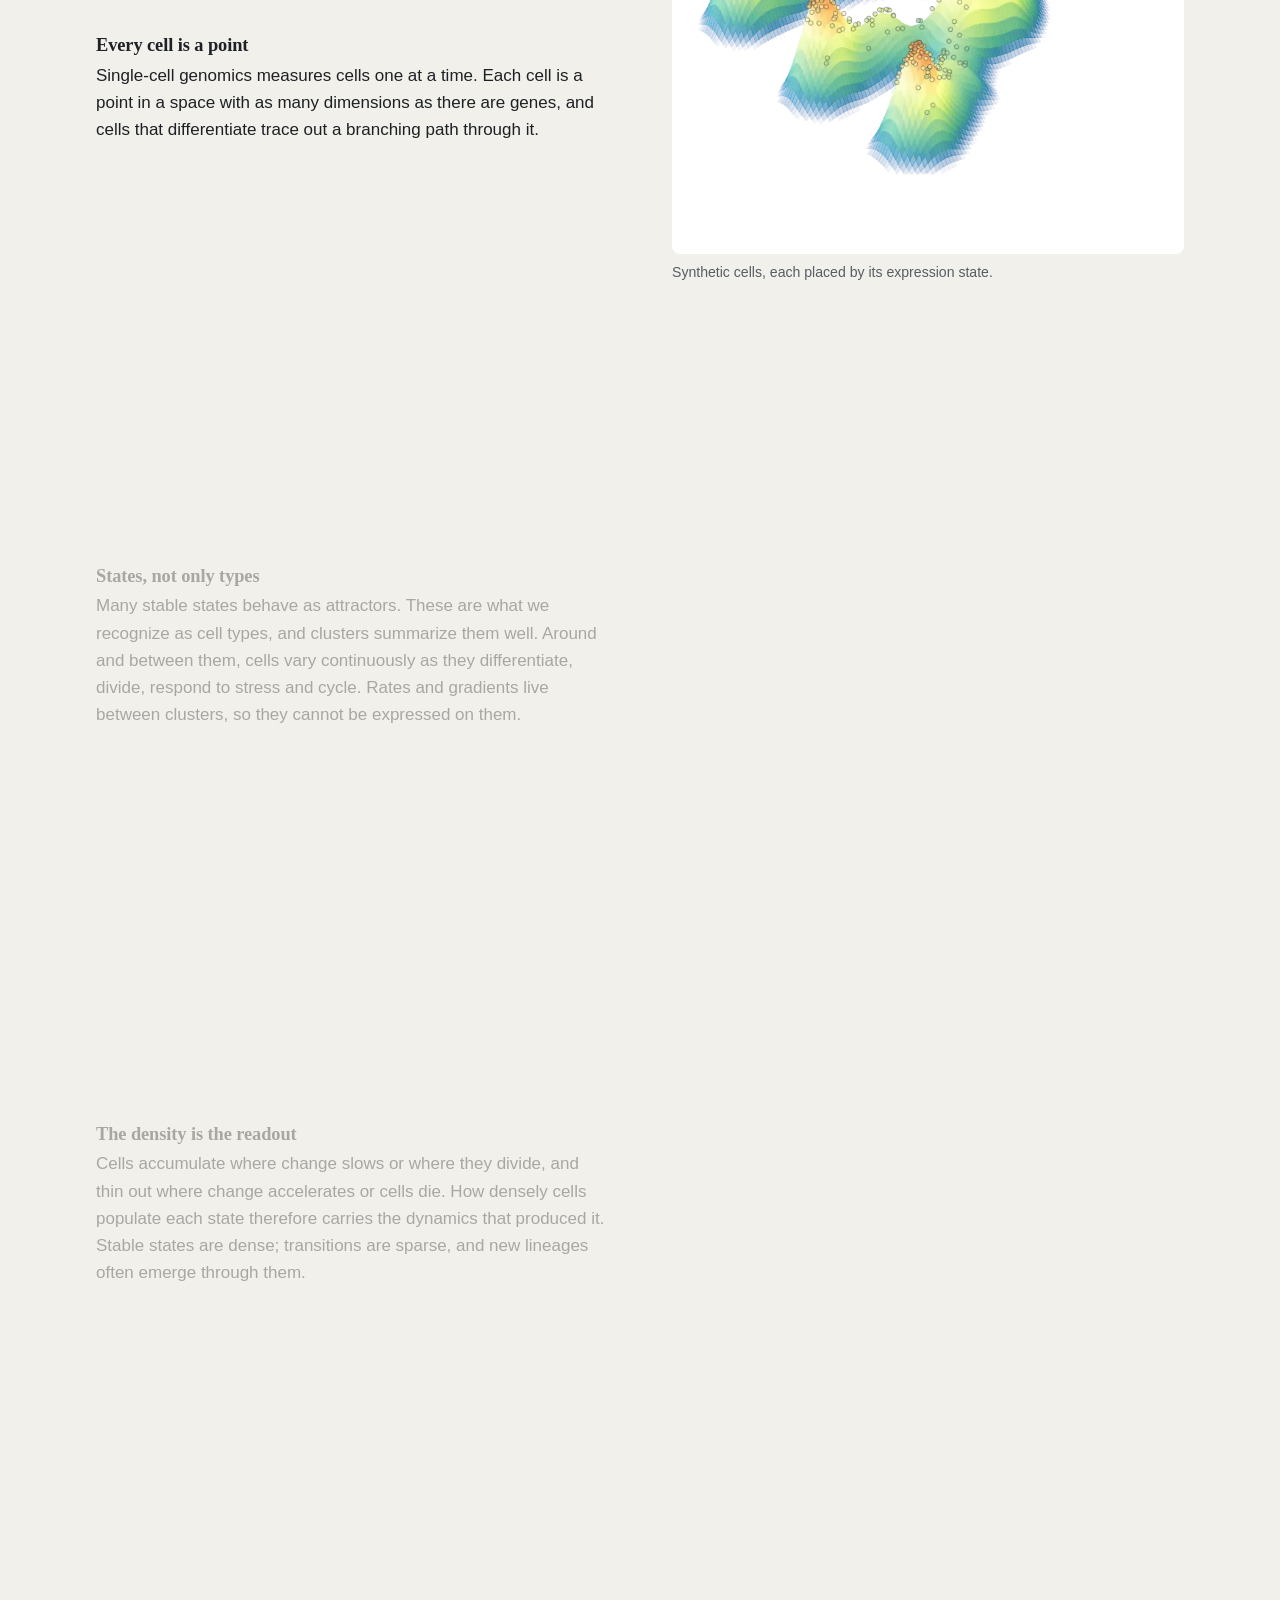
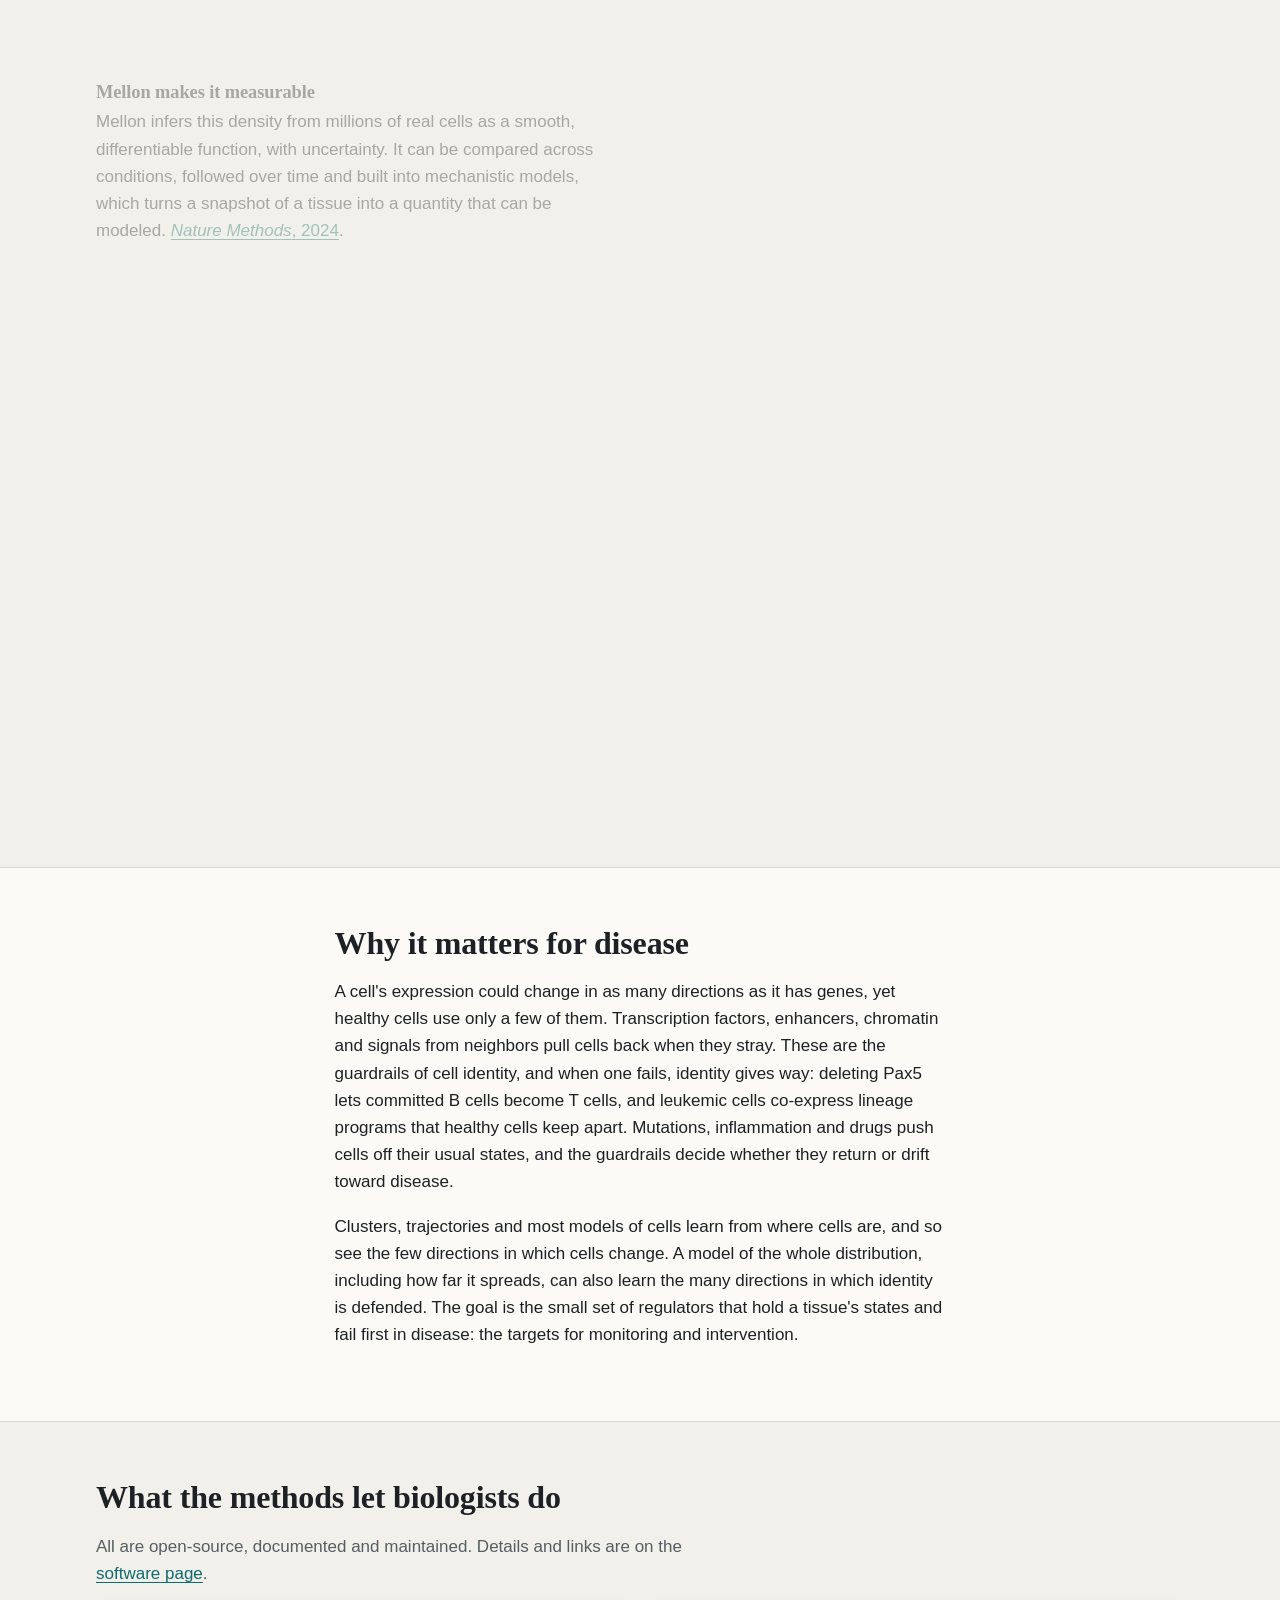
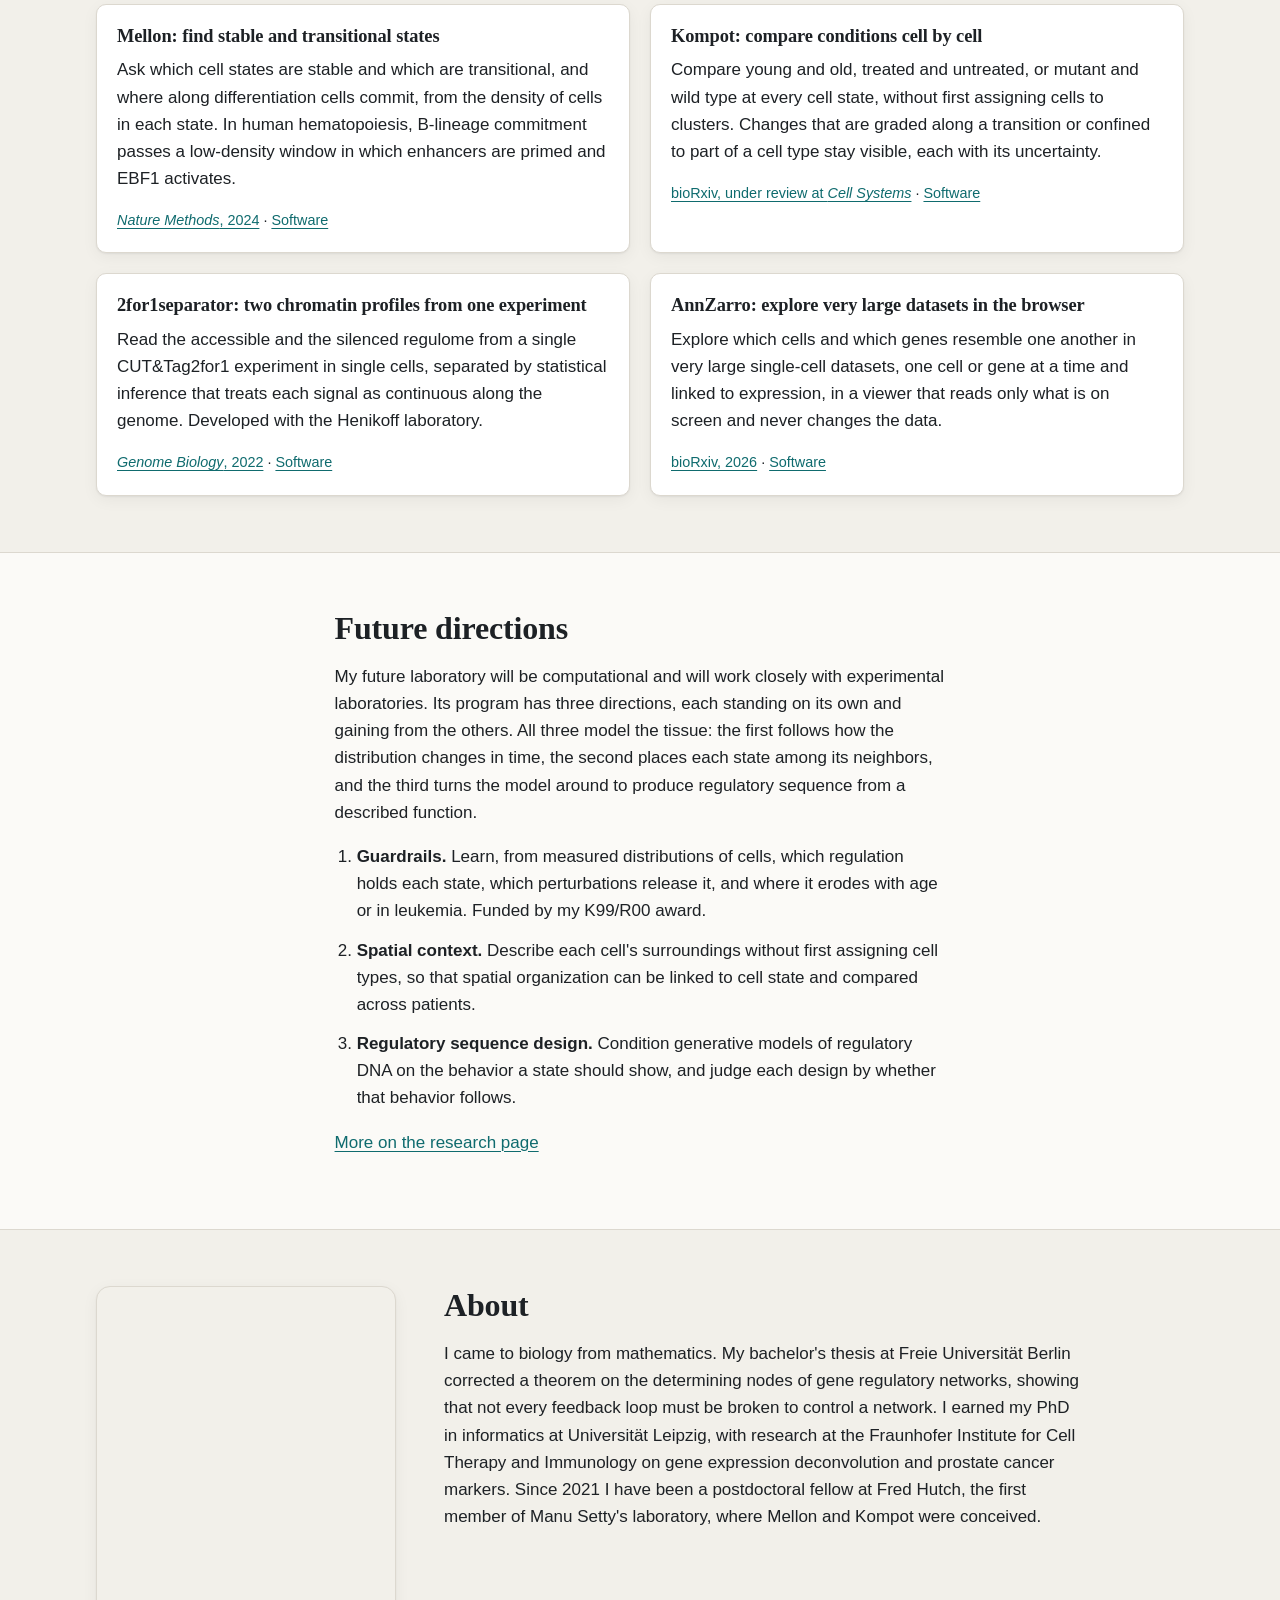
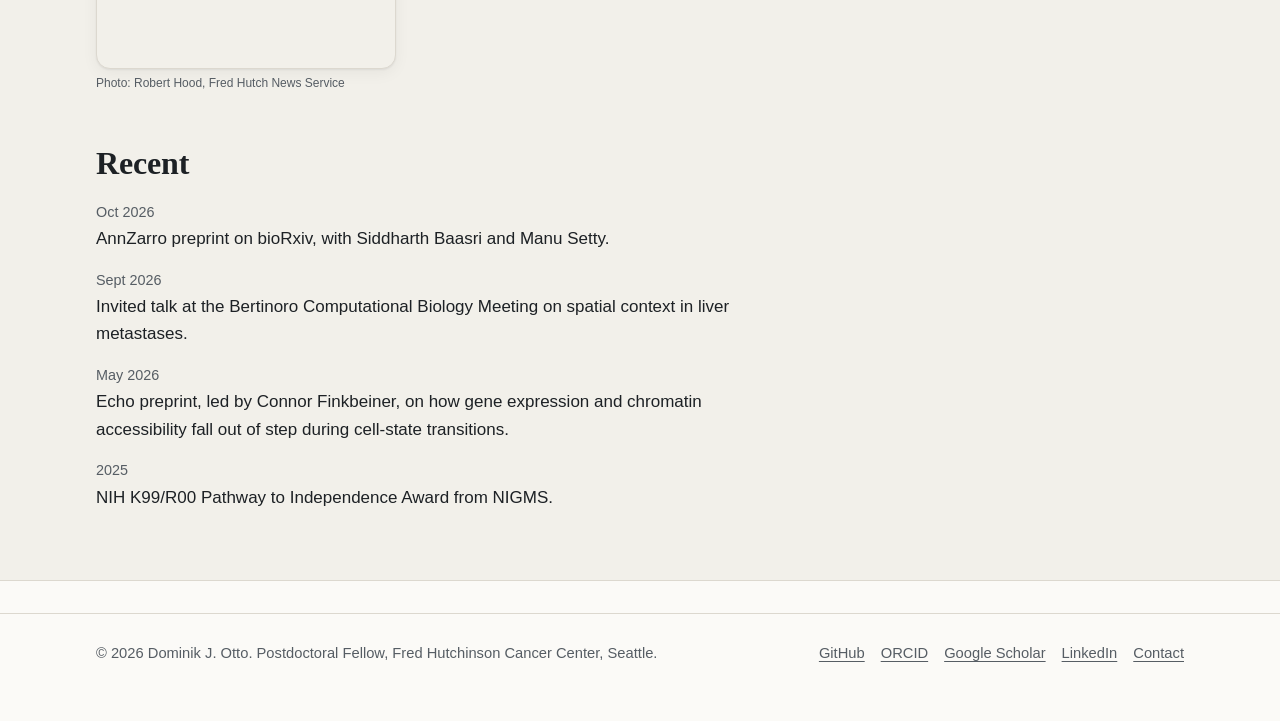
==== commit b02a2e10: "Restore future directions and the diffusion illustration" ====
--- a/index.html
+++ b/index.html
@@ -102,7 +102,7 @@
   <div class="wrap prose">
     <p class="eyebrow">Computational biology &middot; Fred Hutchinson Cancer Center</p>
     <h1>Learning the regulation that holds cells in the states a healthy tissue needs</h1>
-    <p class="lede">I develop machine learning that treats a tissue as a whole: a continuous distribution of cell states, learned from millions of single cells, with the uncertainty of every estimate stated. My aim is to understand the regulation that keeps each state in place and how it fails in aging and cancer.</p>
+    <p class="lede">I develop machine learning that treats a tissue as a whole: a continuous distribution of cell states, learned from millions of single cells, with the uncertainty of every estimate stated. With it I want to find the regulation that keeps each state in place, see where that regulation erodes in aging and cancer, and design regulatory DNA that reinforces it.</p>
     <div class="hero-id">
       <img class="profile" src="img/profile.webp" srcset="img/profile.webp 1x, img/profile@2x.webp 2x" width="160" height="160" alt="Dominik Otto">
       <p class="who">Dominik J. Otto, PhD. Postdoctoral Fellow in the <a href="https://settylab.org">Setty Lab</a>, Basic Sciences Division, Fred Hutchinson Cancer Center, Seattle. NIH K99/R00 Pathway to Independence Award (NIGMS).</p>
@@ -159,7 +159,7 @@
   <div class="wrap prose">
     <h2>Why it matters for disease</h2>
     <p>A cell's expression could change in as many directions as it has genes, yet healthy cells use only a few of them. Transcription factors, enhancers, chromatin and signals from neighbors pull cells back when they stray. These are the guardrails of cell identity, and when one fails, identity gives way: deleting Pax5 lets committed B cells become T cells, and leukemic cells co-express lineage programs that healthy cells keep apart. Mutations, inflammation and drugs push cells off their usual states, and the guardrails decide whether they return or drift toward disease.</p>
-    <p>Clusters, trajectories and most models of cells learn from where cells are, and so see the few directions in which cells change. Finding the small set of regulators that hold a tissue's states, and that fail first in disease, would give the targets for monitoring and intervention.</p>
+    <p>Clusters, trajectories and most models of cells learn from where cells are, and so see the few directions in which cells change. A model of the whole distribution, including how far it spreads, can also learn the many directions in which identity is defended. The goal is the small set of regulators that hold a tissue's states and fail first in disease: the targets for monitoring and intervention.</p>
   </div>
 </section>
 
@@ -195,12 +195,13 @@
 <section class="section" id="future">
   <div class="wrap prose">
     <h2>Future directions</h2>
-    <p>Building on this work, my future laboratory will ask how tissues hold their cells in the states they need:</p>
-    <ul>
-      <li>what holds cells in their states, and how that fails in aging and cancer;</li>
-      <li>how a cell's neighbors shape its state;</li>
-      <li>how regulatory DNA encodes these states.</li>
-    </ul>
+    <p>My future laboratory will be computational and will work closely with experimental laboratories. Its program has three directions, each standing on its own and gaining from the others. All three model the tissue: the first follows how the distribution changes in time, the second places each state among its neighbors, and the third turns the model around to produce regulatory sequence from a described function.</p>
+    <ol class="directions-list">
+      <li><strong>Guardrails.</strong> Learn, from measured distributions of cells, which regulation holds each state, which perturbations release it, and where it erodes with age or in leukemia. Funded by my K99/R00 award.</li>
+      <li><strong>Spatial context.</strong> Describe each cell's surroundings without first assigning cell types, so that spatial organization can be linked to cell state and compared across patients.</li>
+      <li><strong>Regulatory sequence design.</strong> Condition generative models of regulatory DNA on the behavior a state should show, and judge each design by whether that behavior follows.</li>
+    </ol>
+    <p><a href="research.html#directions">More on the research page</a></p>
   </div>
 </section>
 
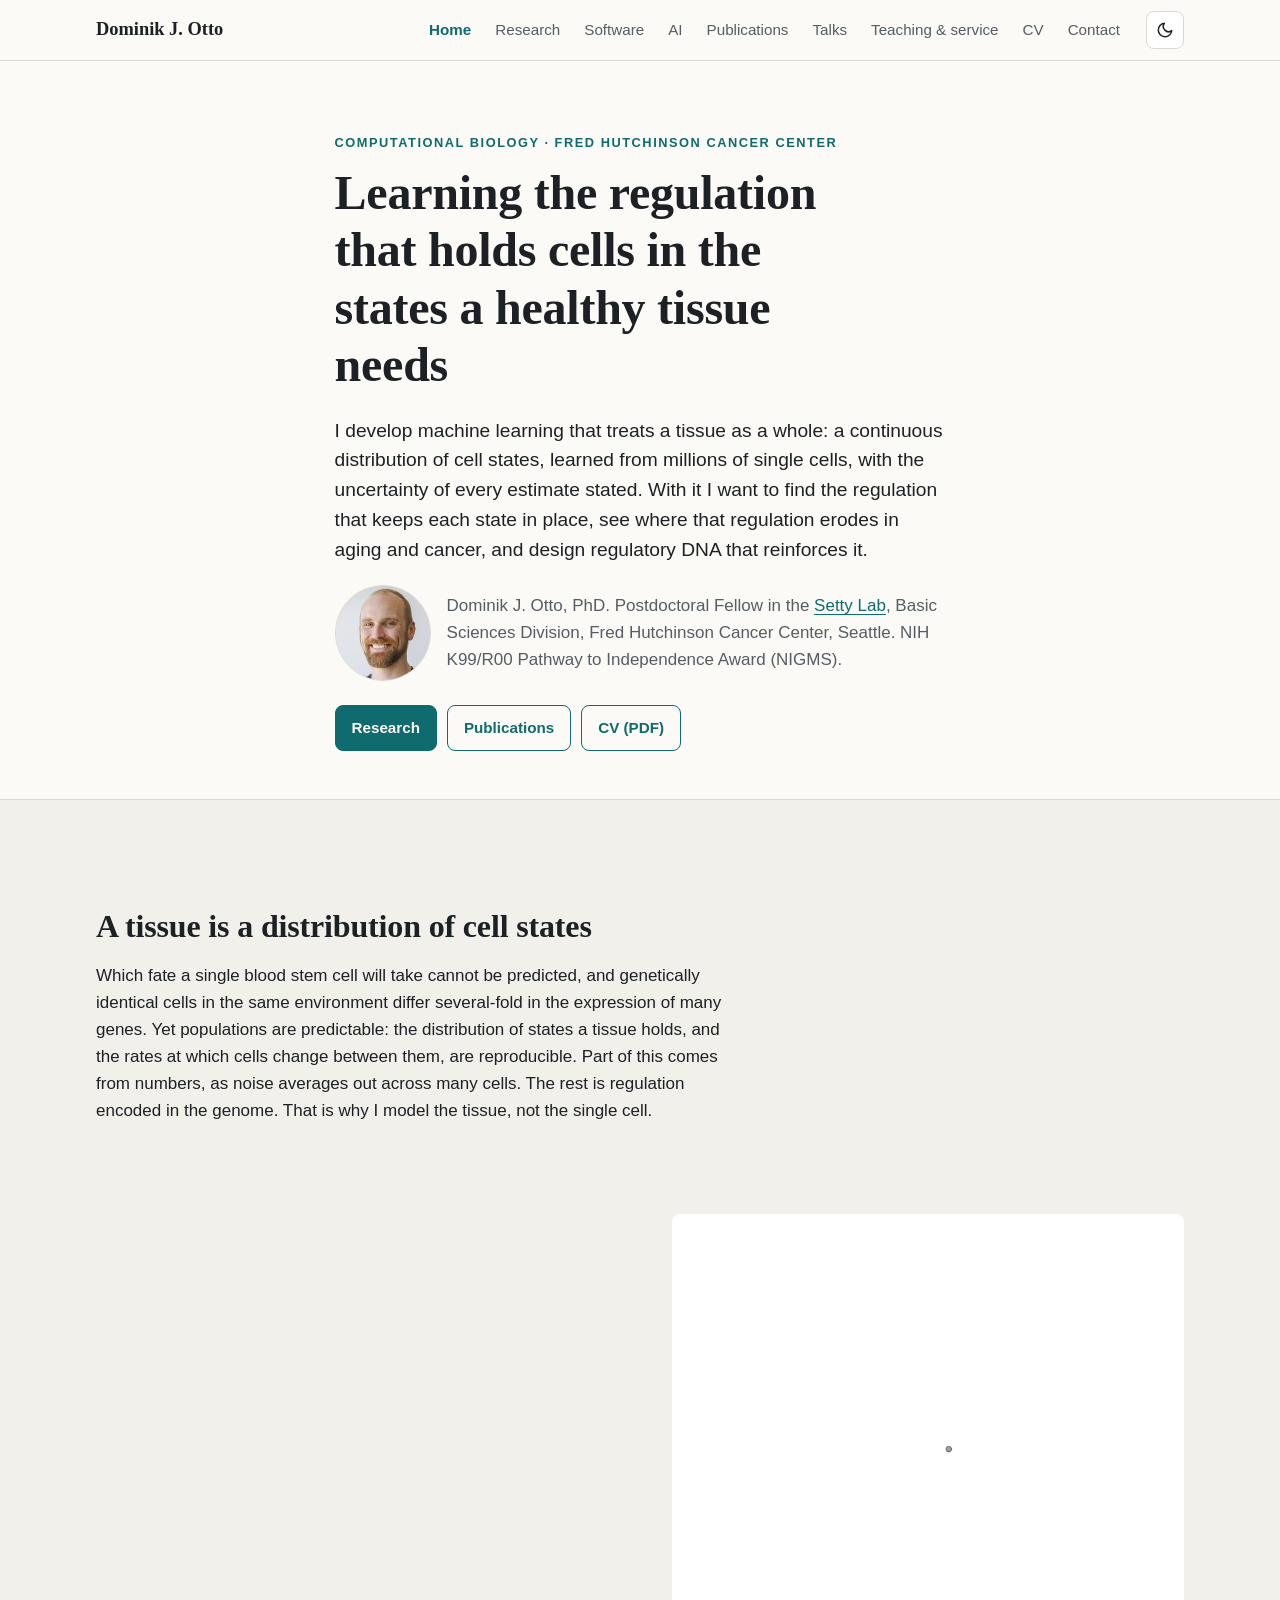
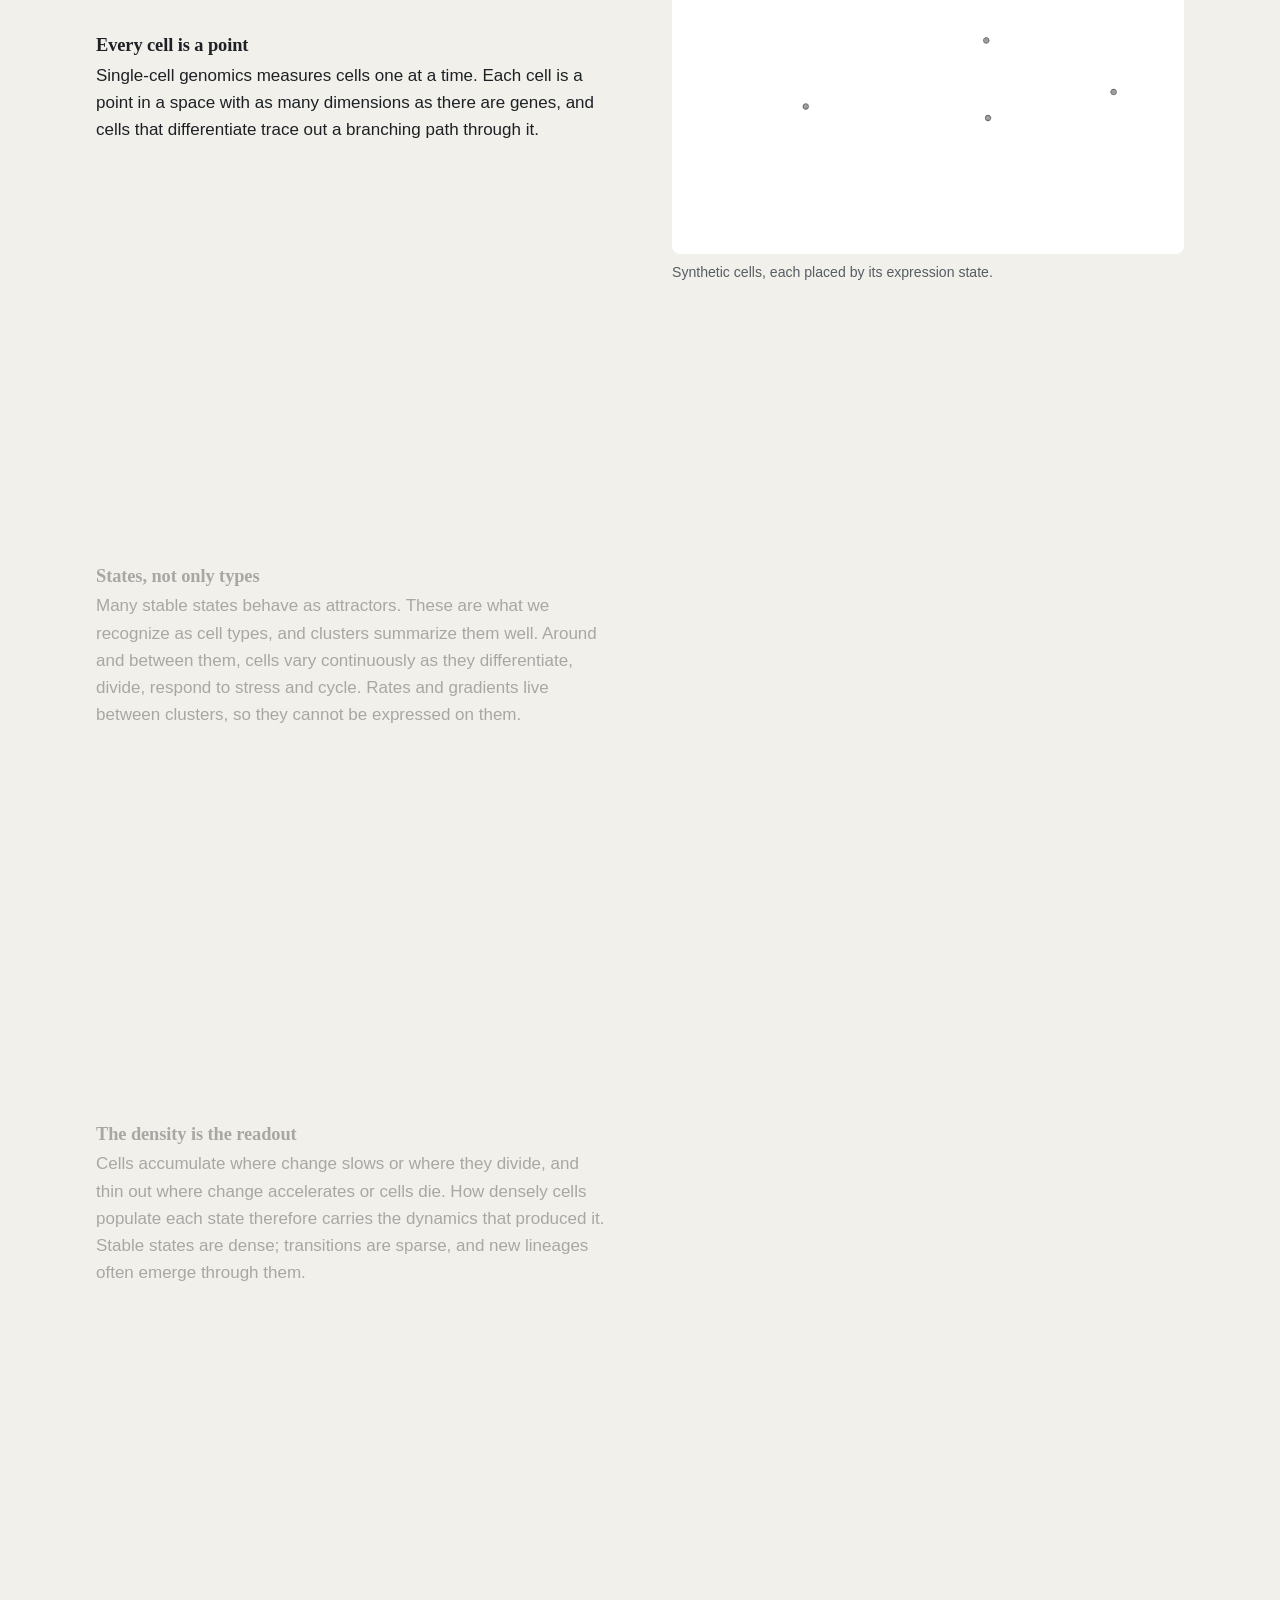
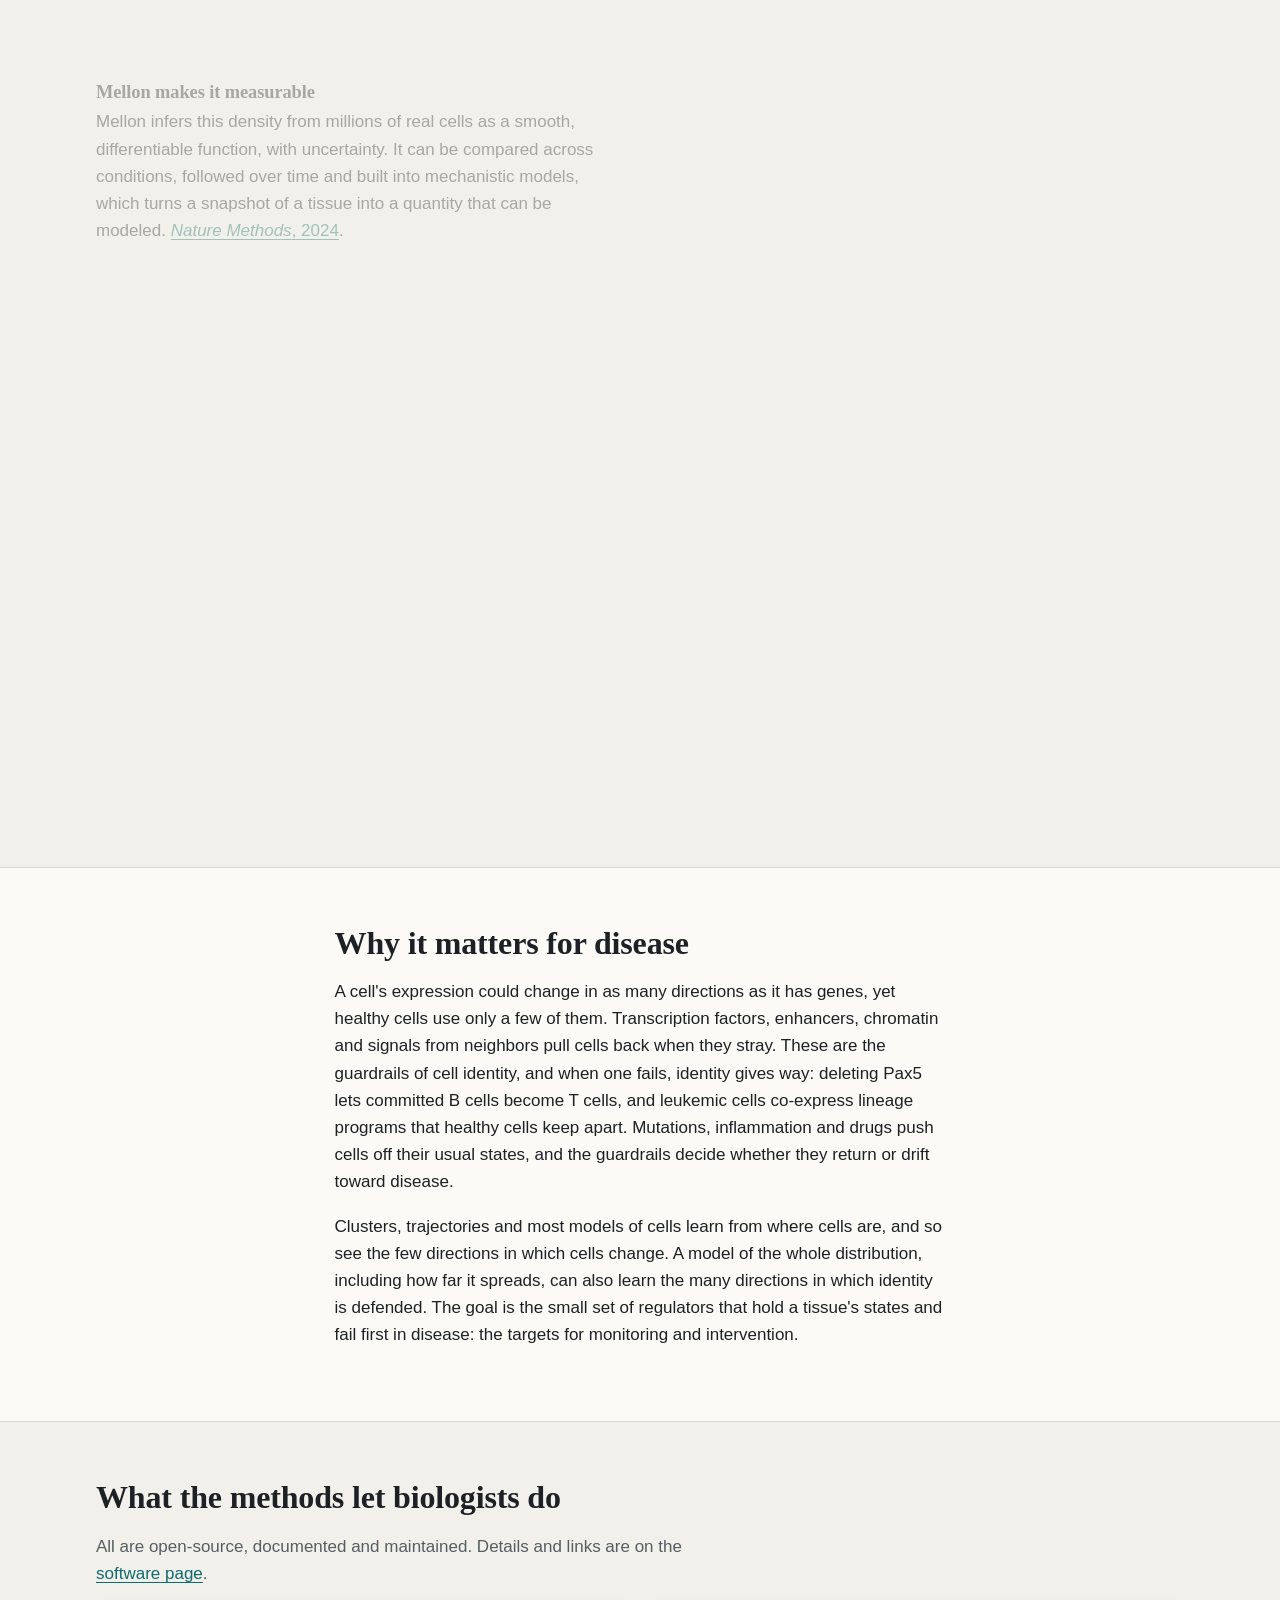
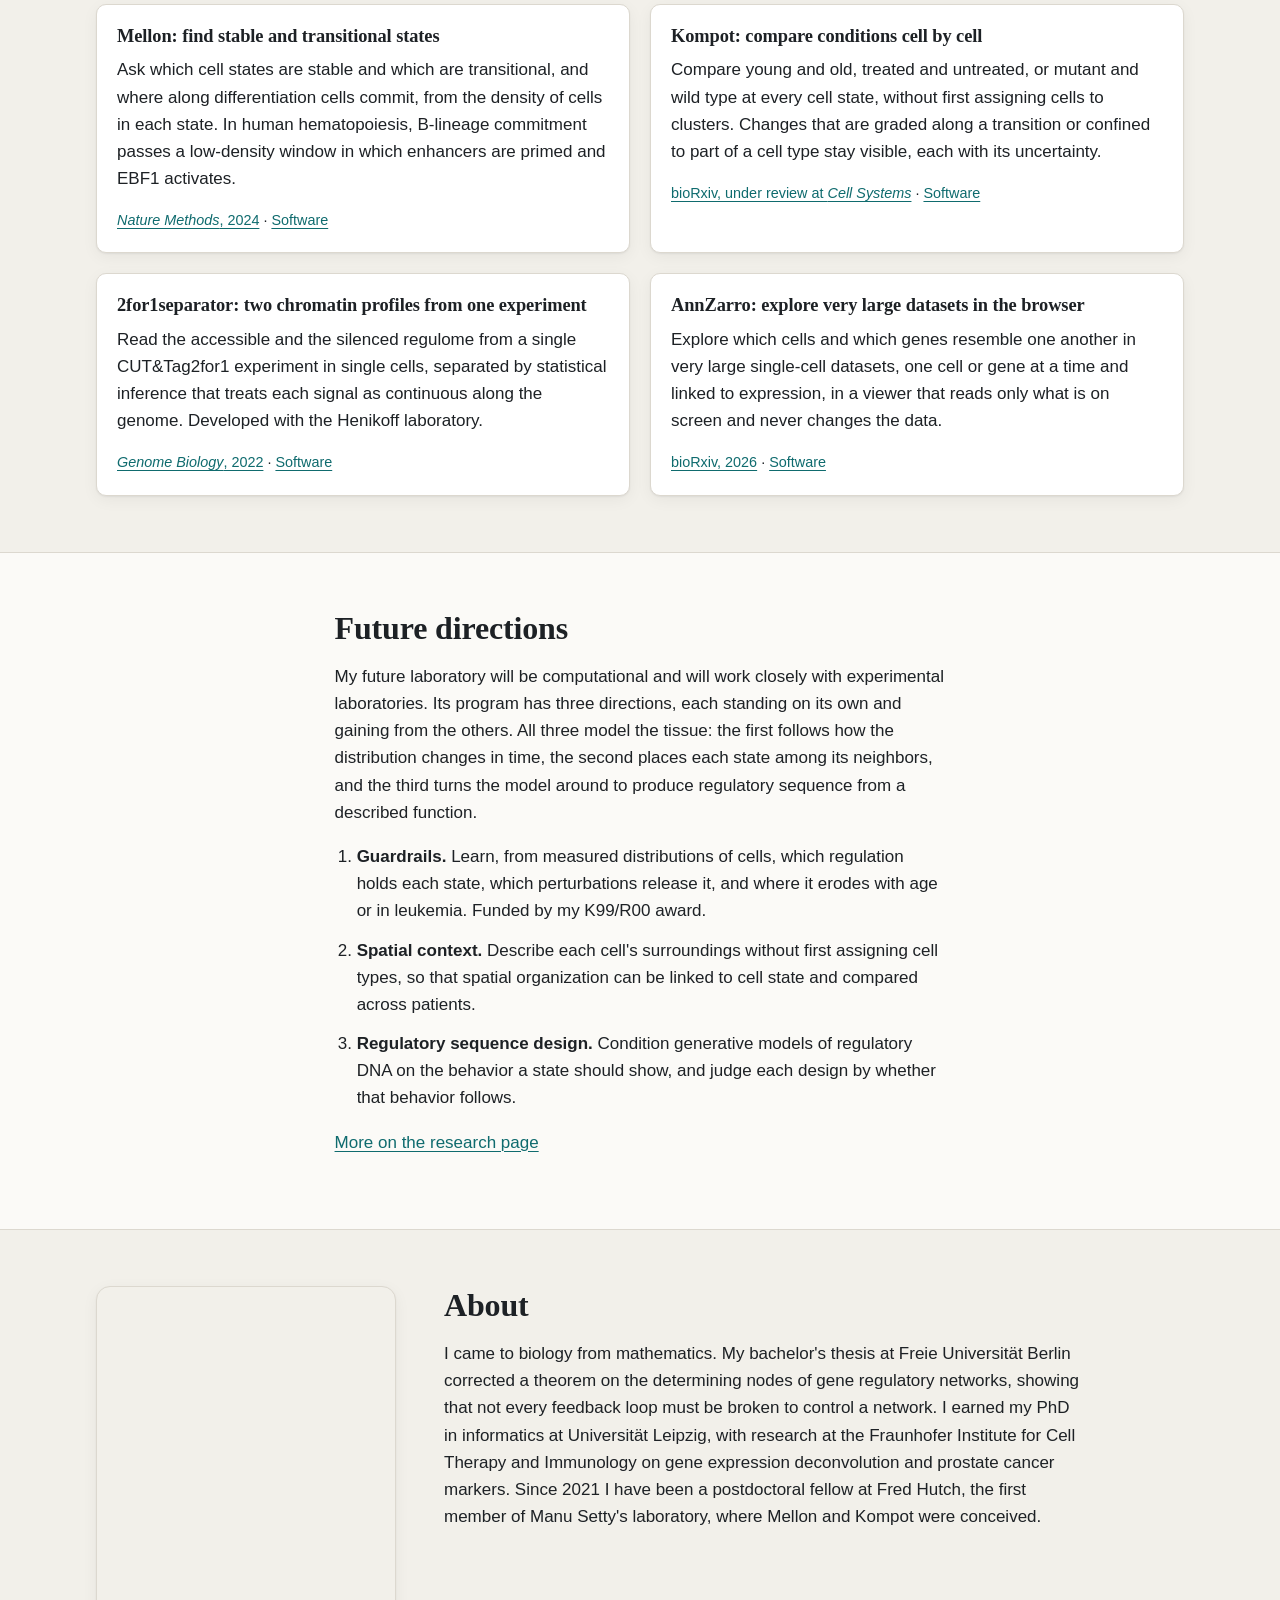
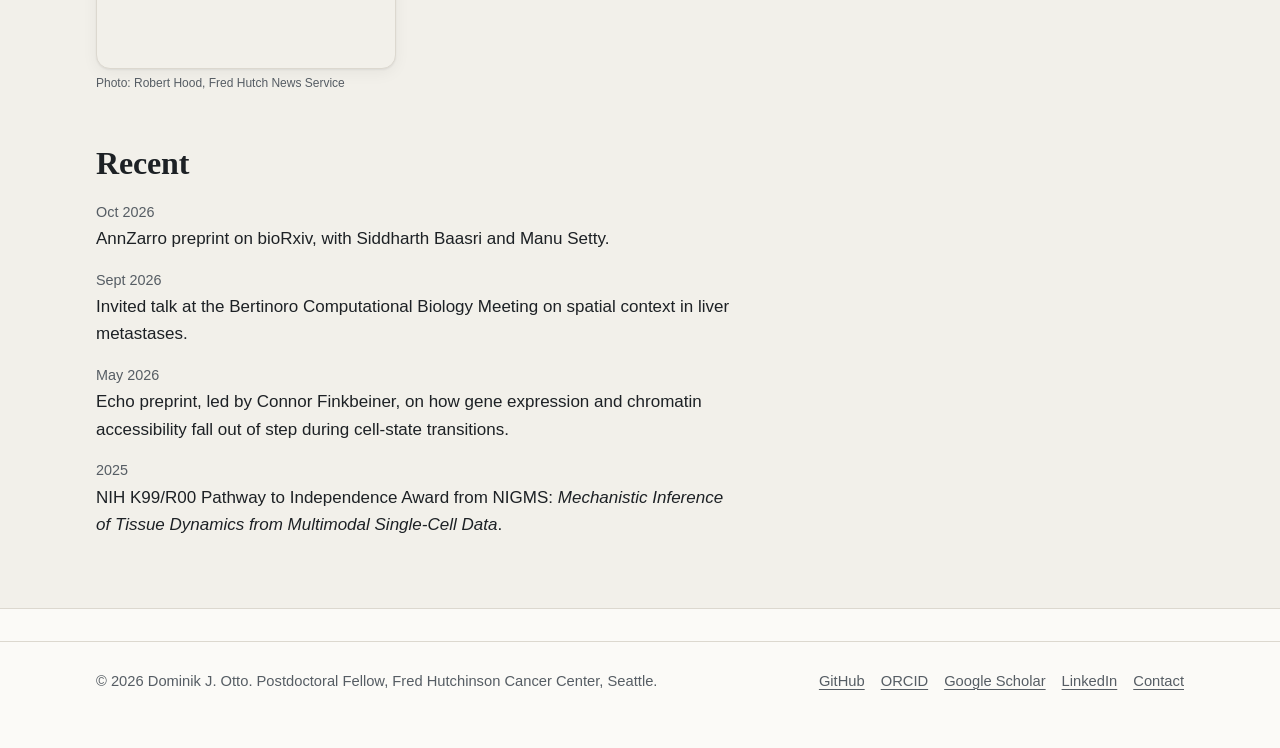
==== commit 29e99187: "Restore K99 title" ====
--- a/index.html
+++ b/index.html
@@ -223,7 +223,7 @@
         <li><span class="muted small">Oct 2026</span><br>AnnZarro preprint on bioRxiv, with Siddharth Baasri and Manu Setty.</li>
         <li><span class="muted small">Sept 2026</span><br>Invited talk at the Bertinoro Computational Biology Meeting on spatial context in liver metastases.</li>
         <li><span class="muted small">May 2026</span><br>Echo preprint, led by Connor Finkbeiner, on how gene expression and chromatin accessibility fall out of step during cell-state transitions.</li>
-        <li><span class="muted small">2025</span><br>NIH K99/R00 Pathway to Independence Award from NIGMS.</li>
+        <li><span class="muted small">2025</span><br>NIH K99/R00 Pathway to Independence Award from NIGMS: <em>Mechanistic Inference of Tissue Dynamics from Multimodal Single-Cell Data</em>.</li>
       </ul>
     </div>
   </div>
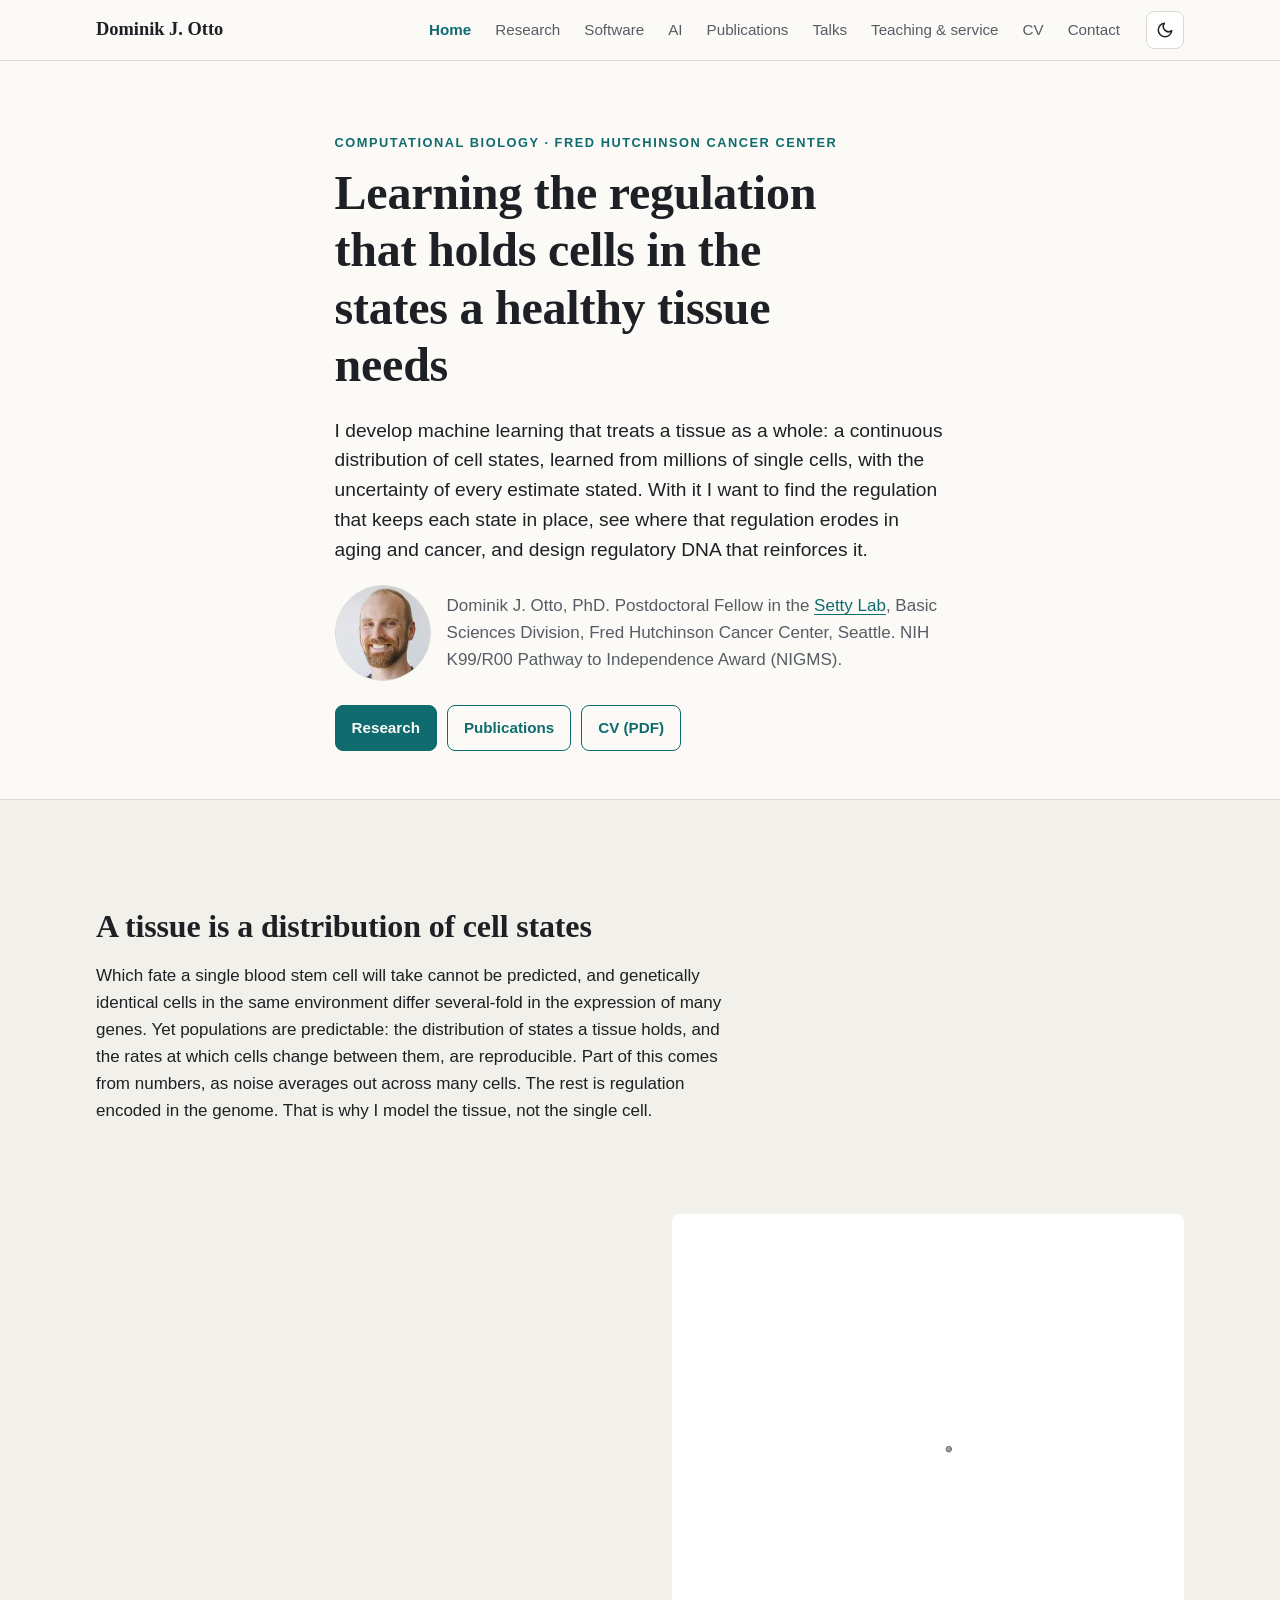
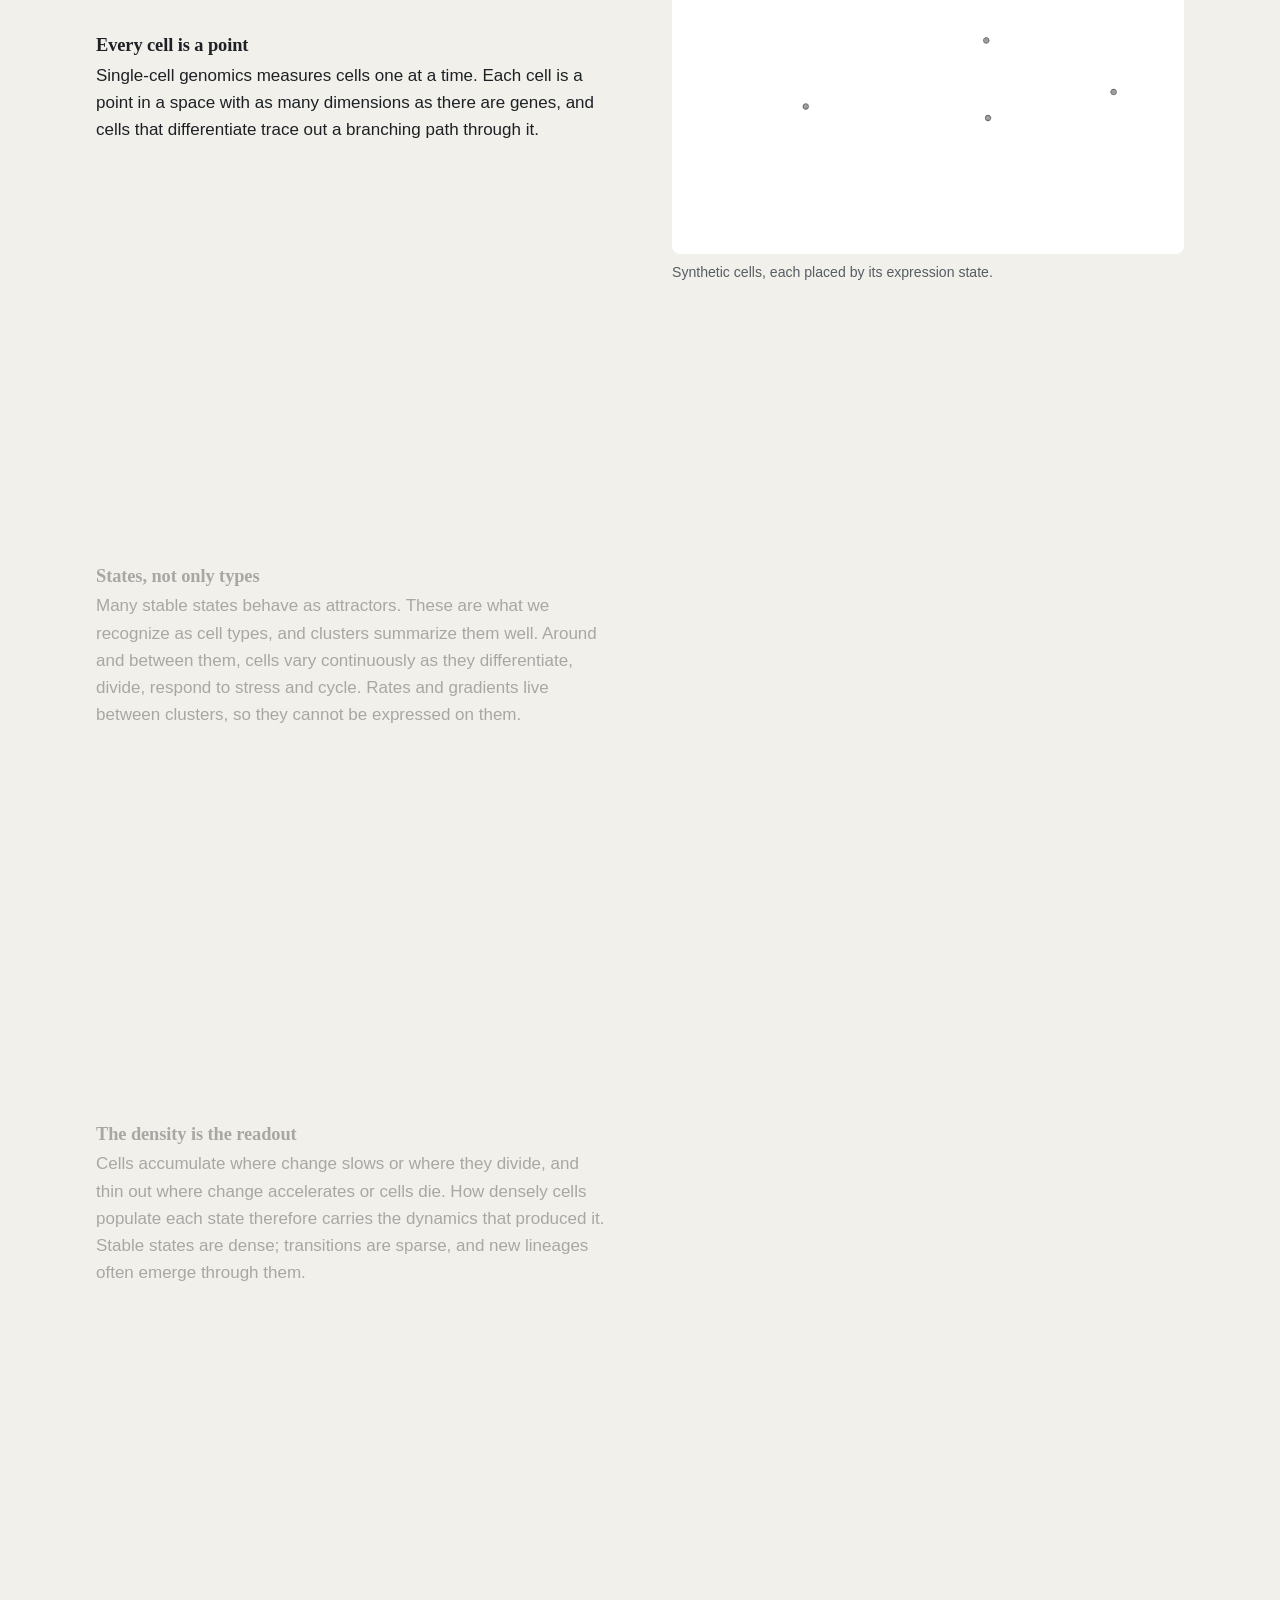
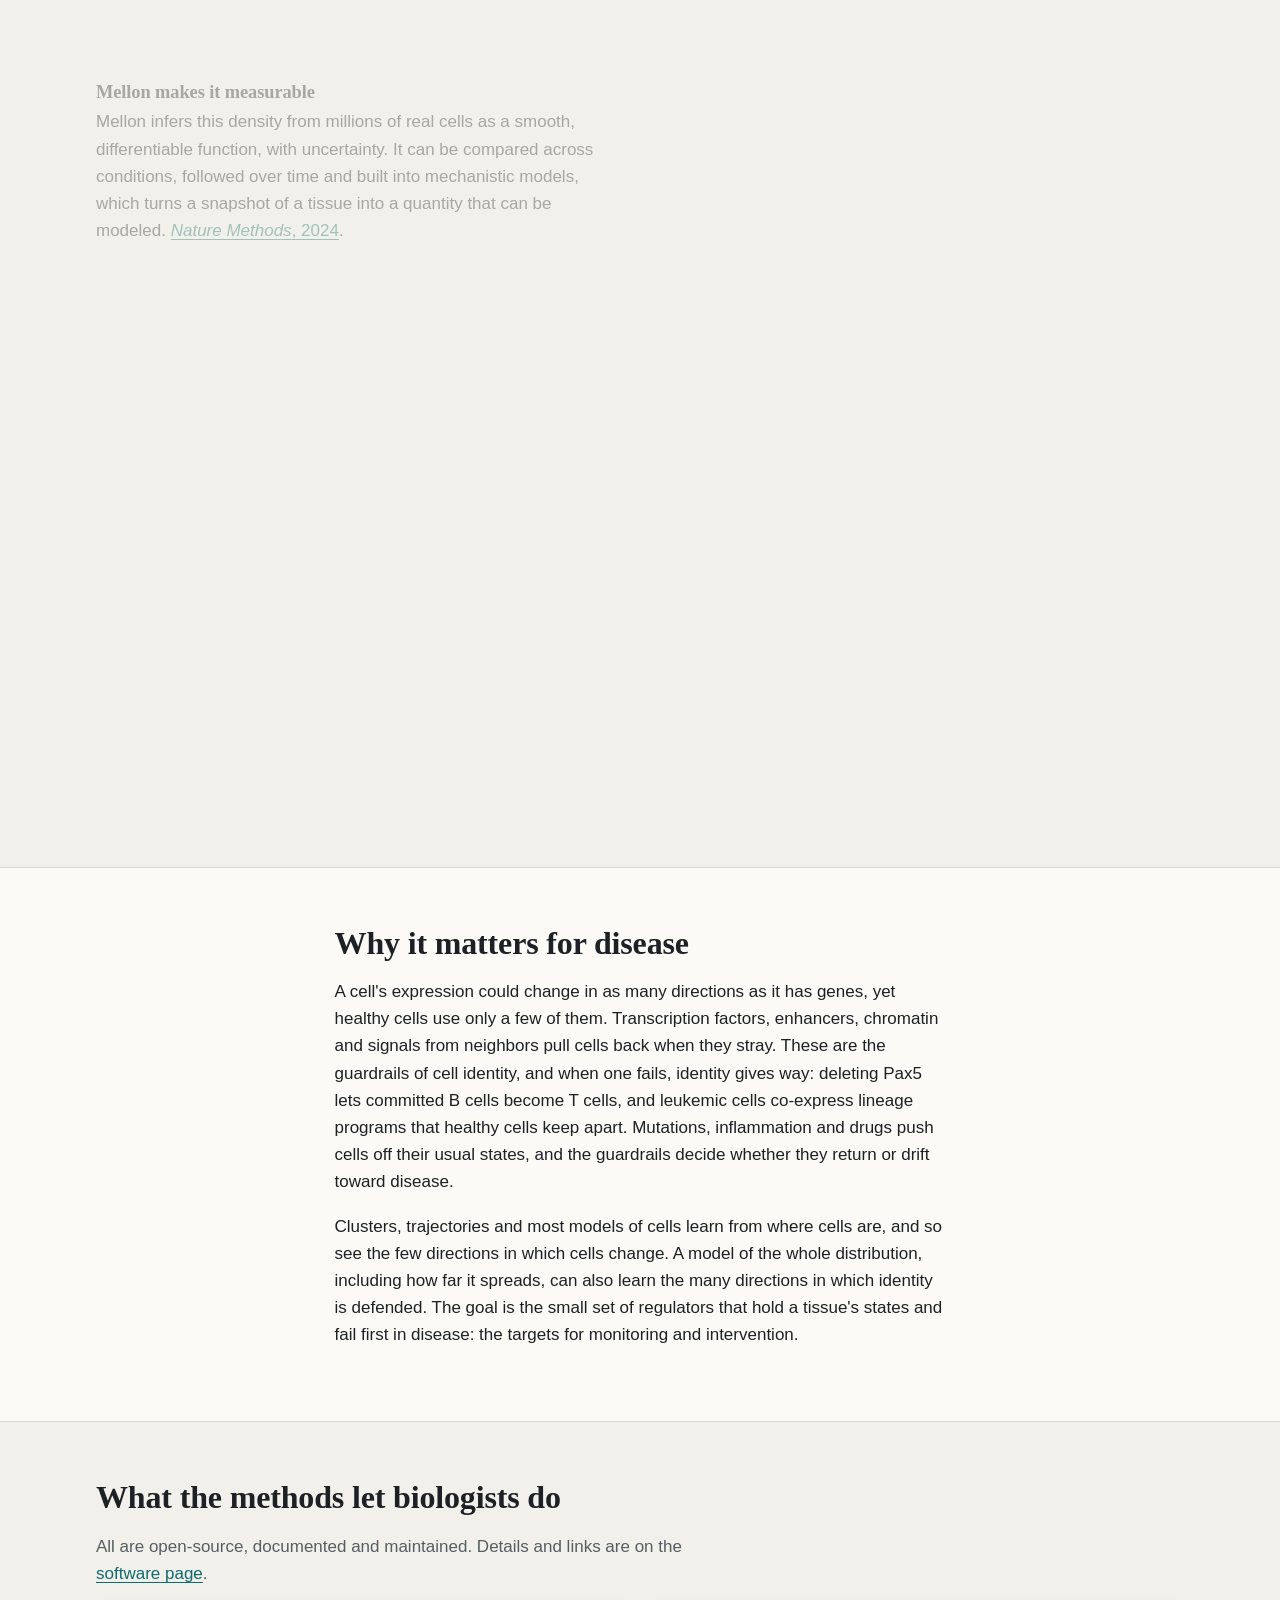
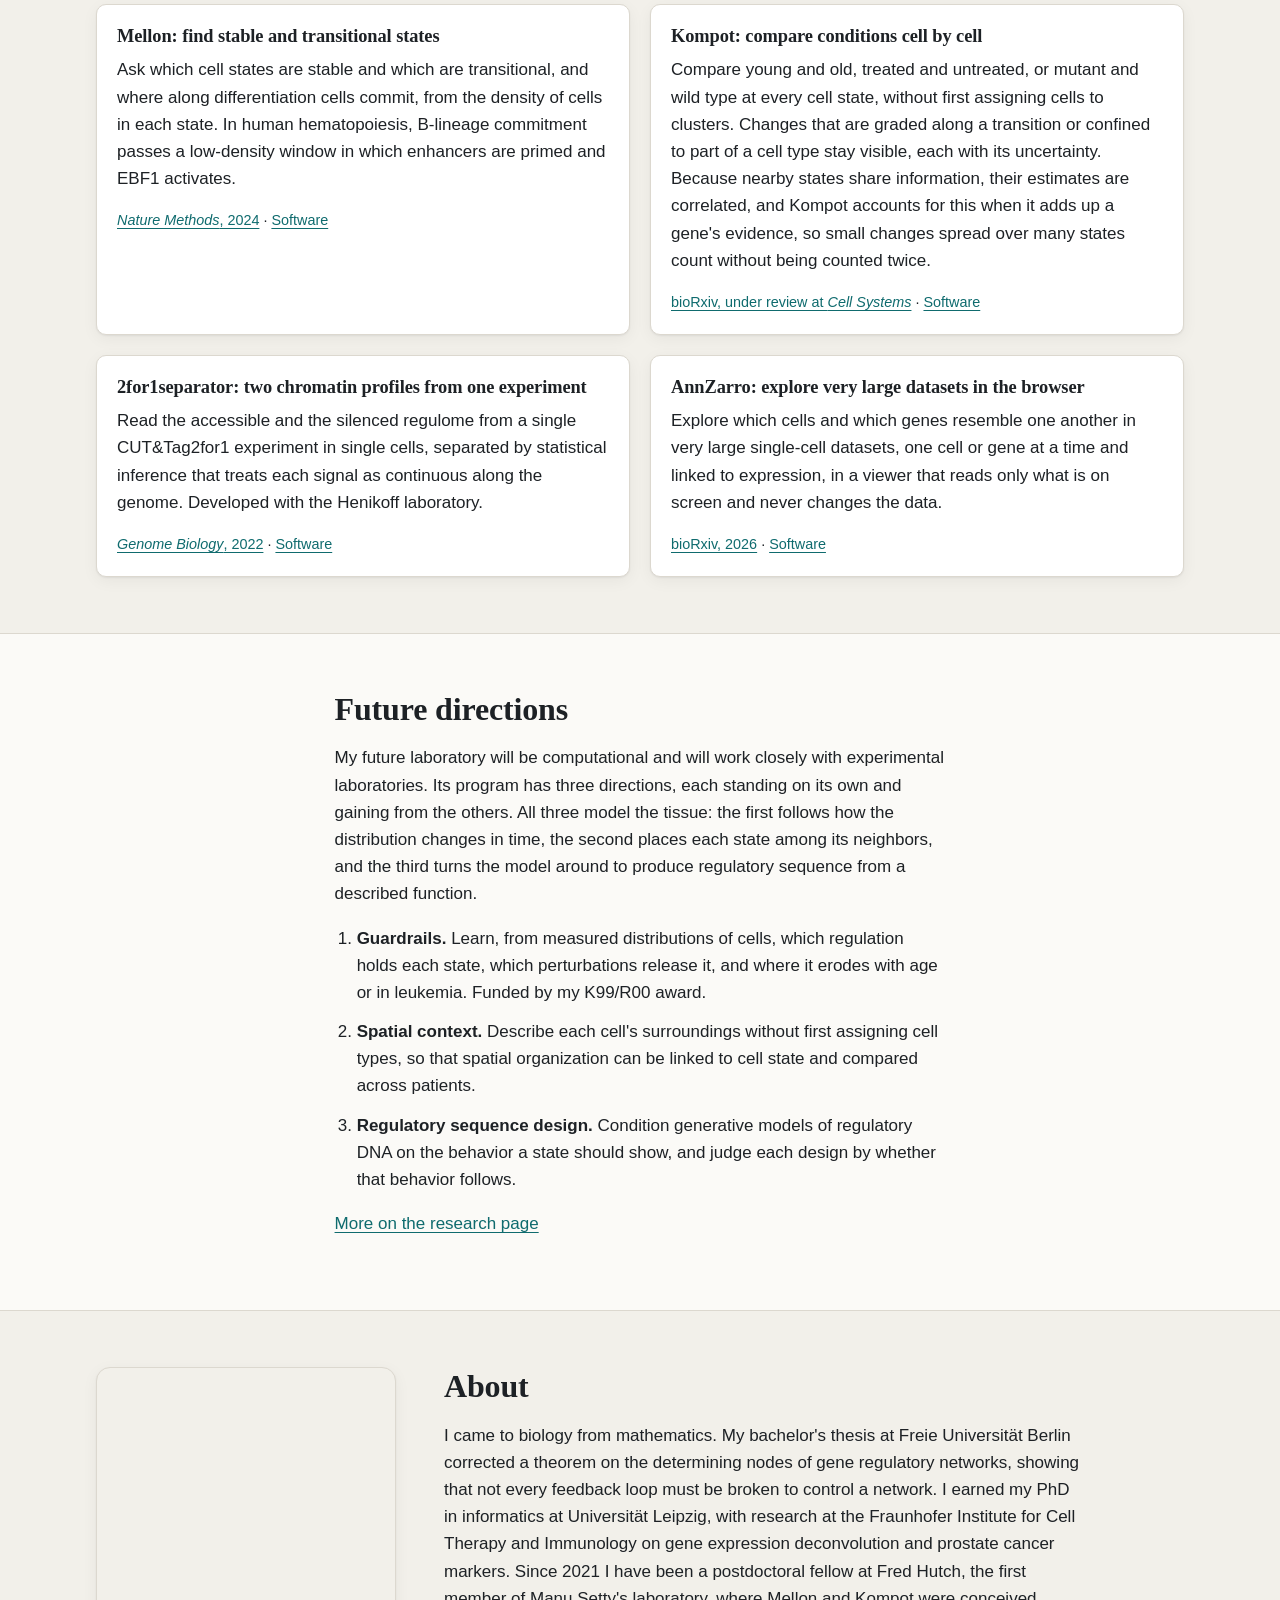
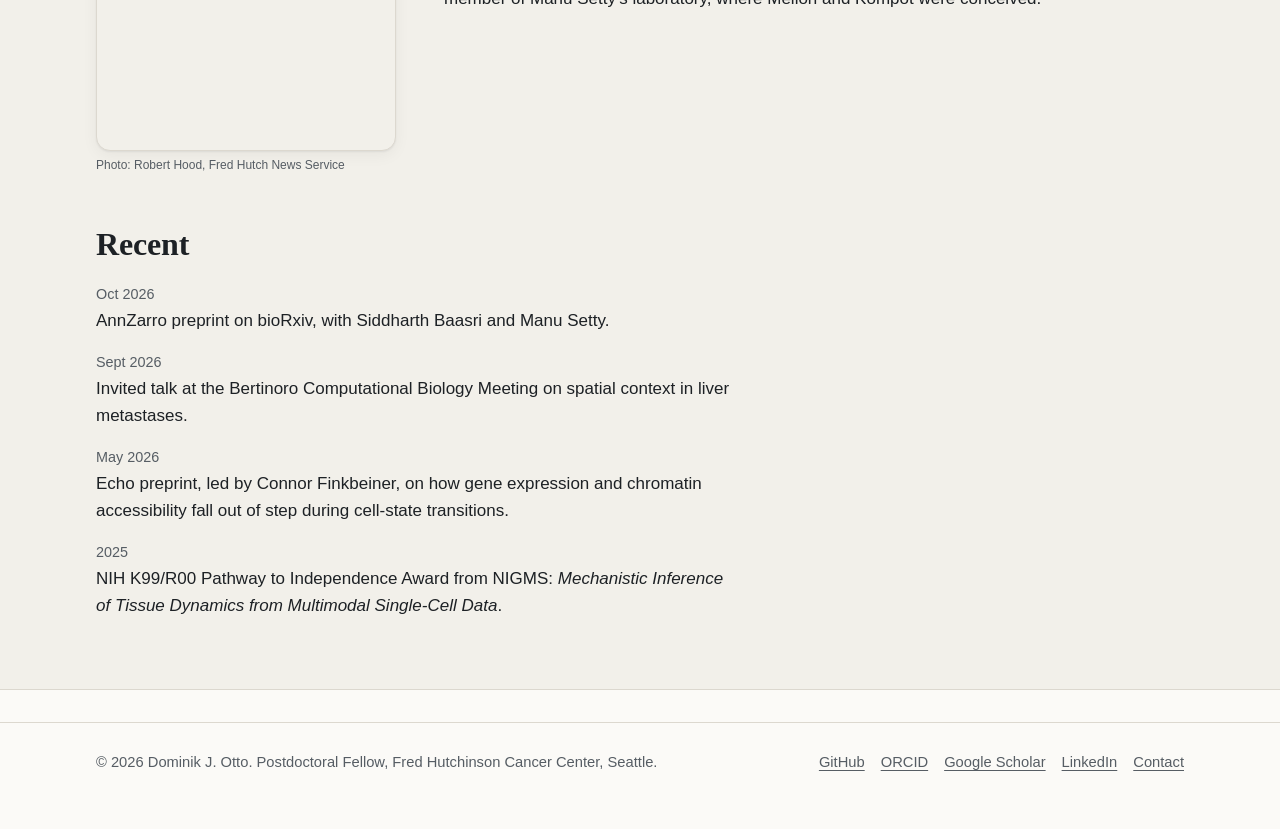
==== commit b5a893b3: "Kompot: explain covariance from the function estimation" ====
--- a/index.html
+++ b/index.html
@@ -175,7 +175,7 @@
       </article>
       <article class="card">
         <h3>Kompot: compare conditions cell by cell</h3>
-        <p>Compare young and old, treated and untreated, or mutant and wild type at every cell state, without first assigning cells to clusters. Changes that are graded along a transition or confined to part of a cell type stay visible, each with its uncertainty.</p>
+        <p>Compare young and old, treated and untreated, or mutant and wild type at every cell state, without first assigning cells to clusters. Changes that are graded along a transition or confined to part of a cell type stay visible, each with its uncertainty. Because nearby states share information, their estimates are correlated, and Kompot accounts for this when it adds up a gene's evidence, so small changes spread over many states count without being counted twice.</p>
         <p class="small"><a href="https://doi.org/10.1101/2025.06.03.657769">bioRxiv, under review at <em>Cell Systems</em></a> &middot; <a href="software.html#kompot">Software</a></p>
       </article>
       <article class="card">
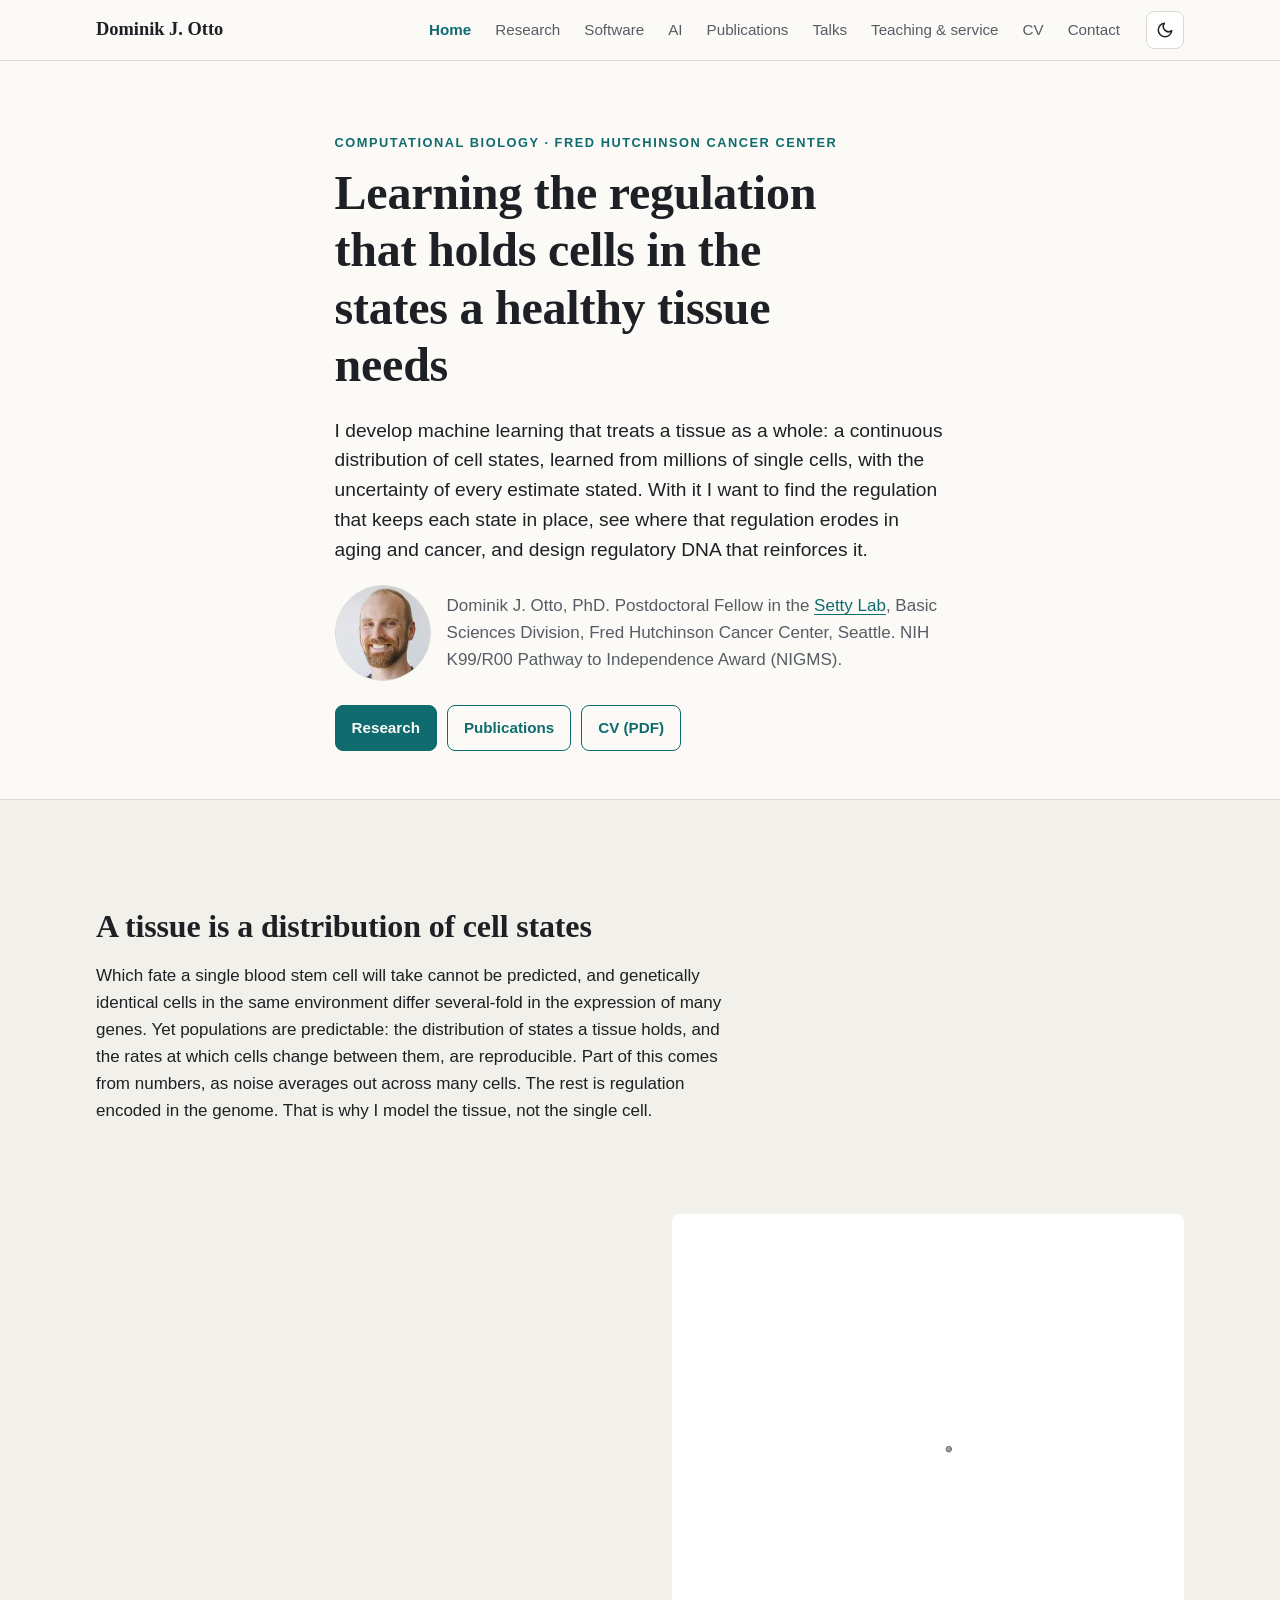
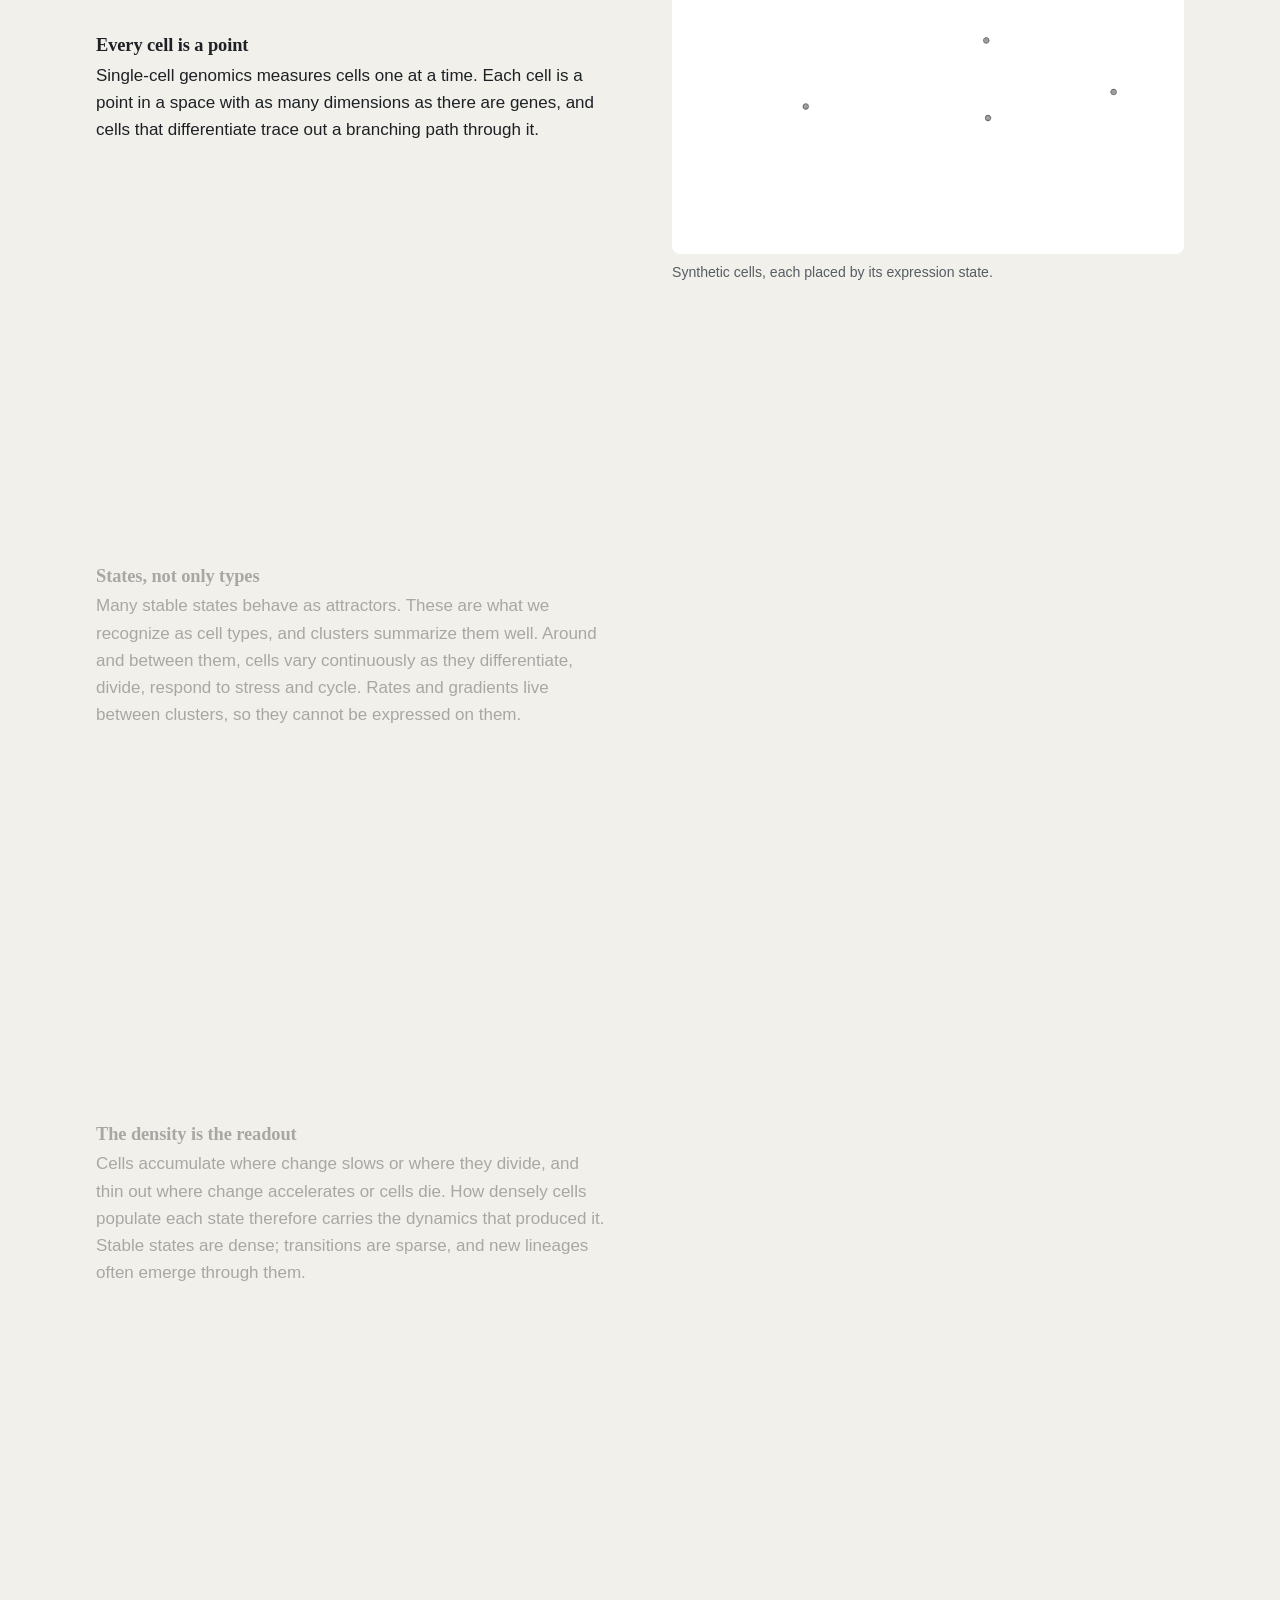
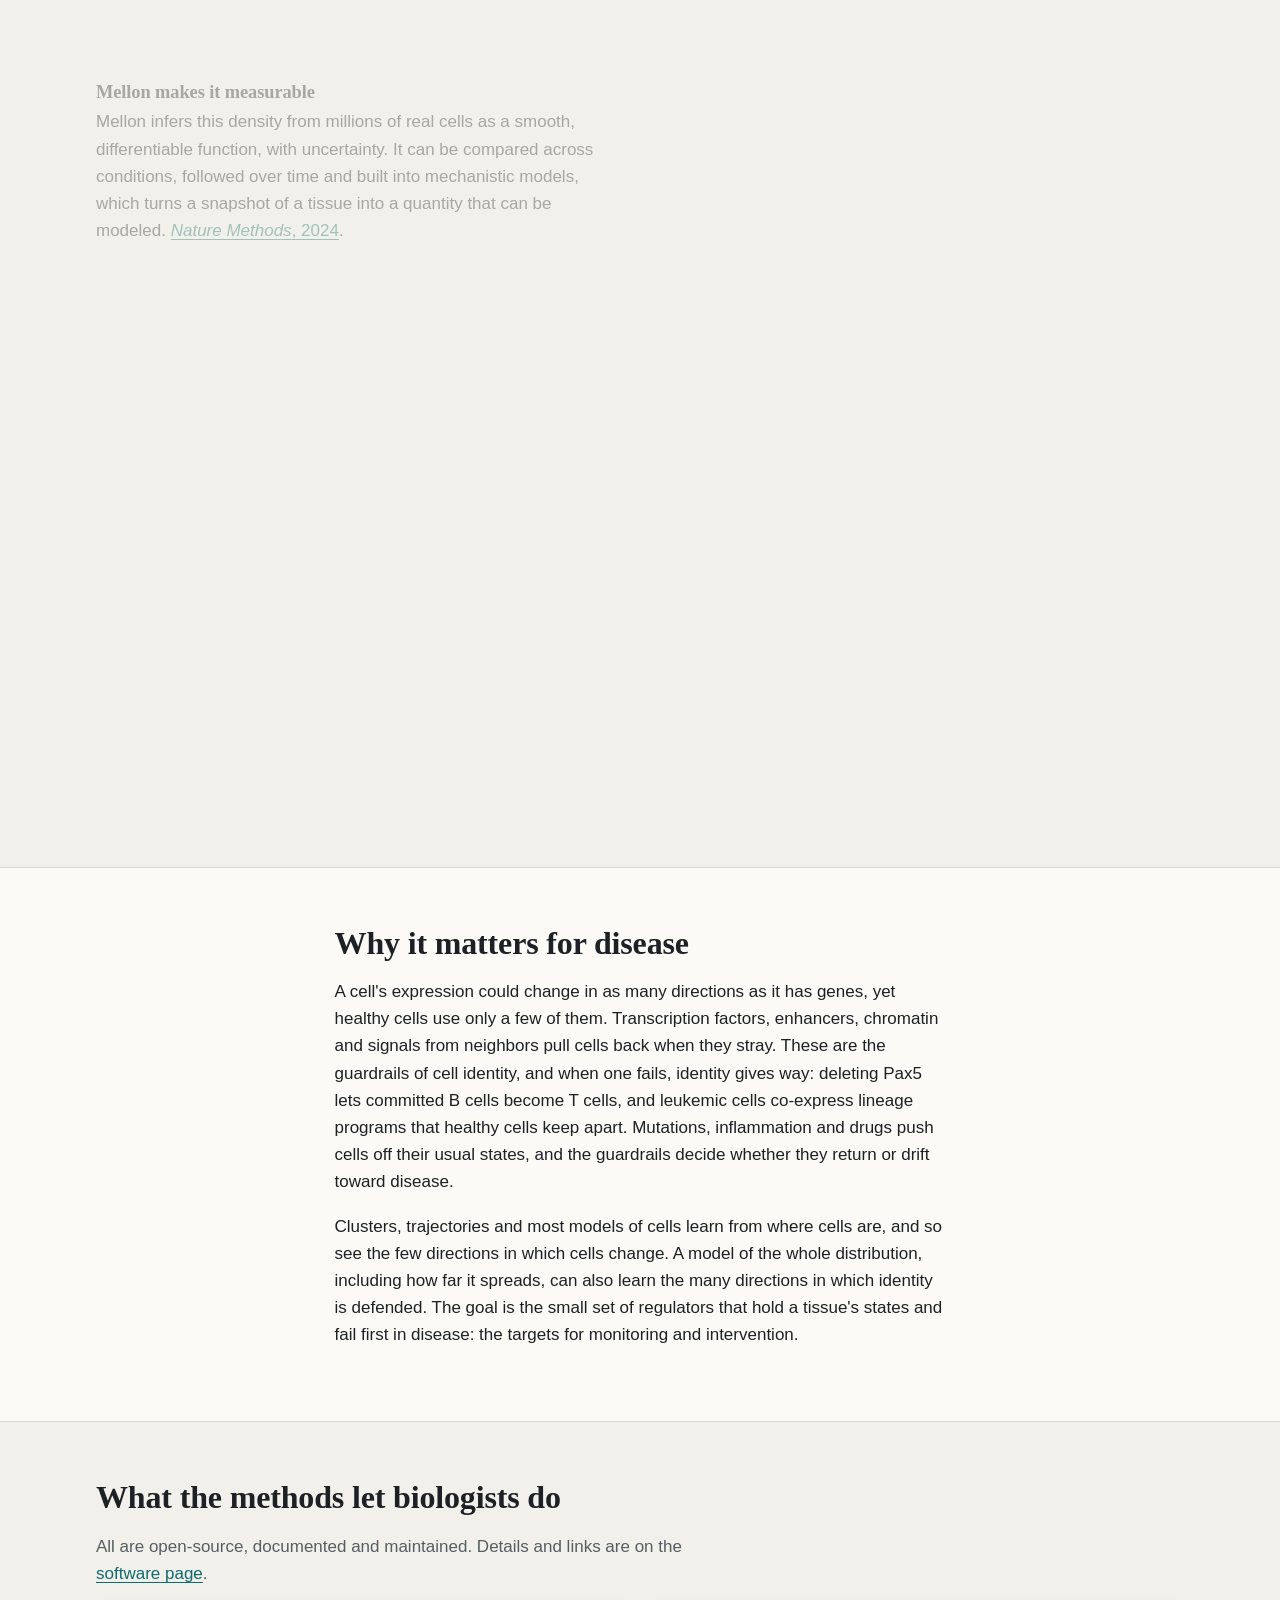
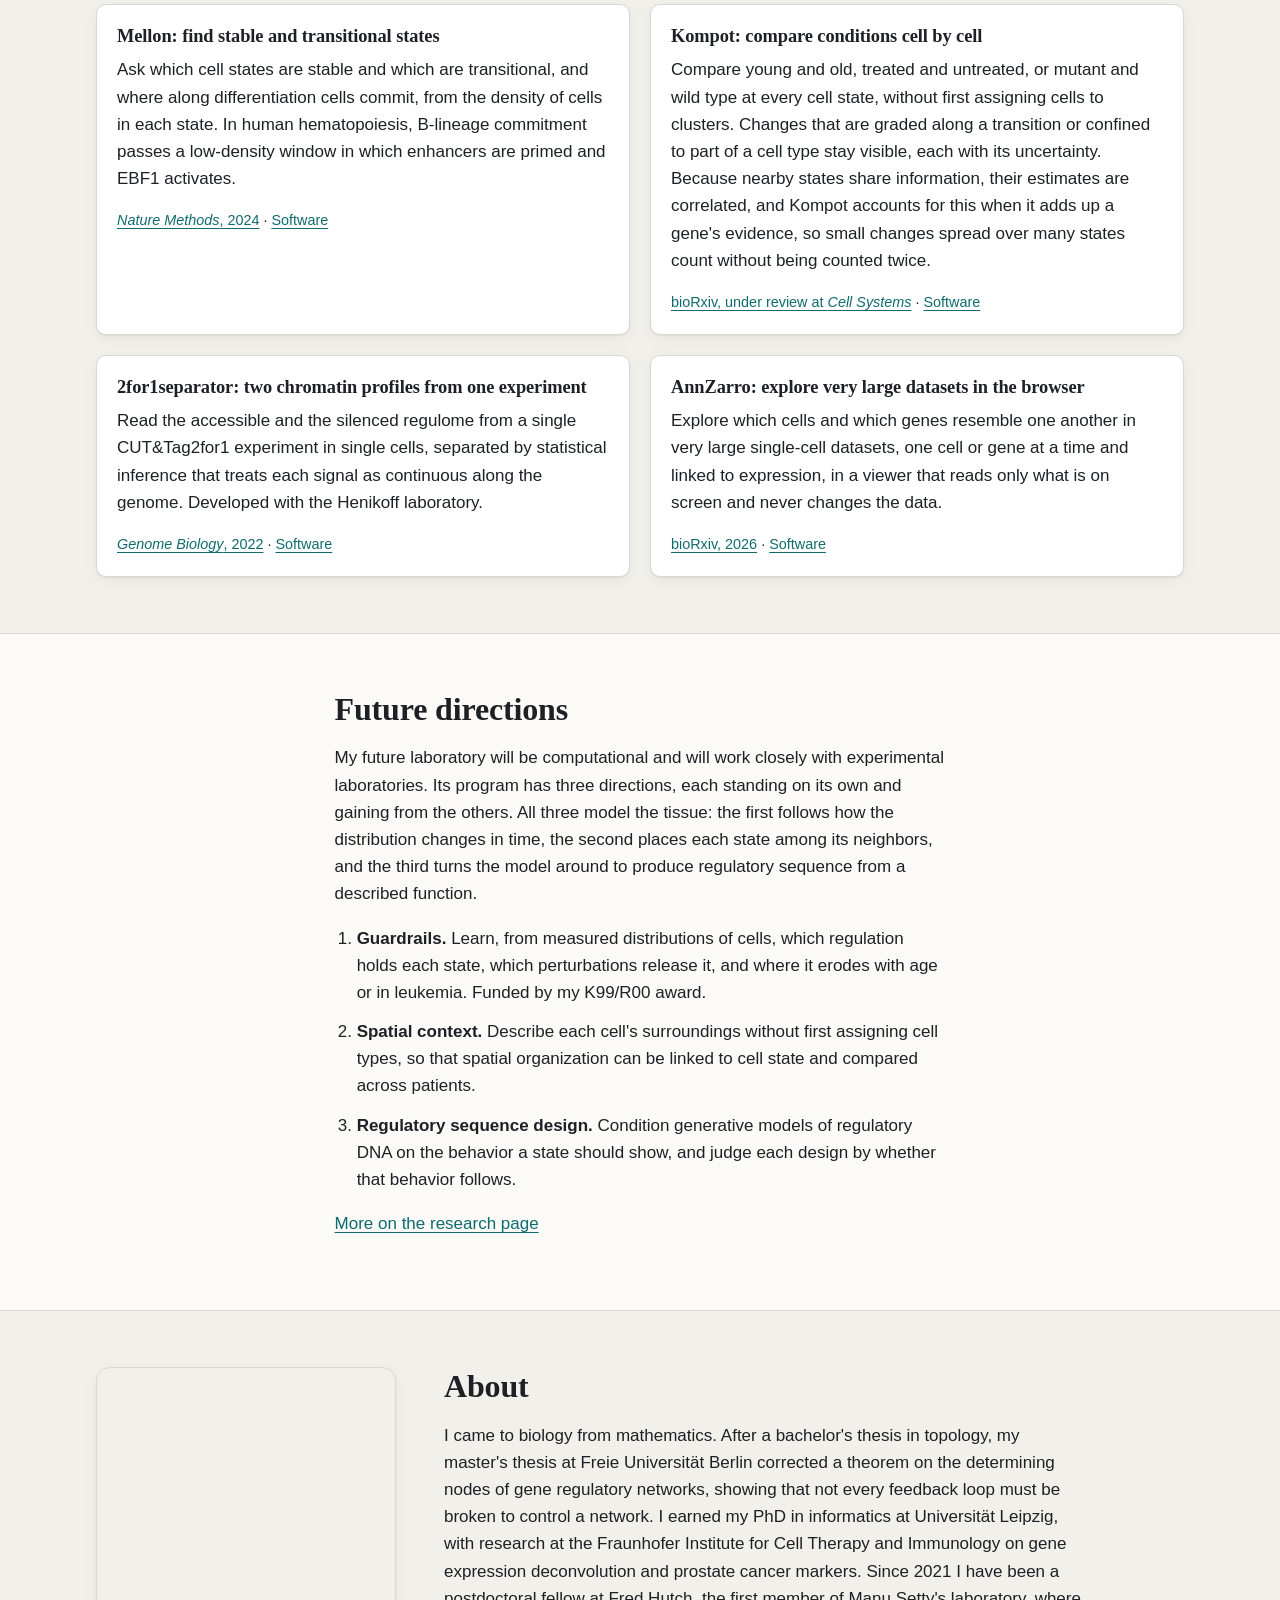
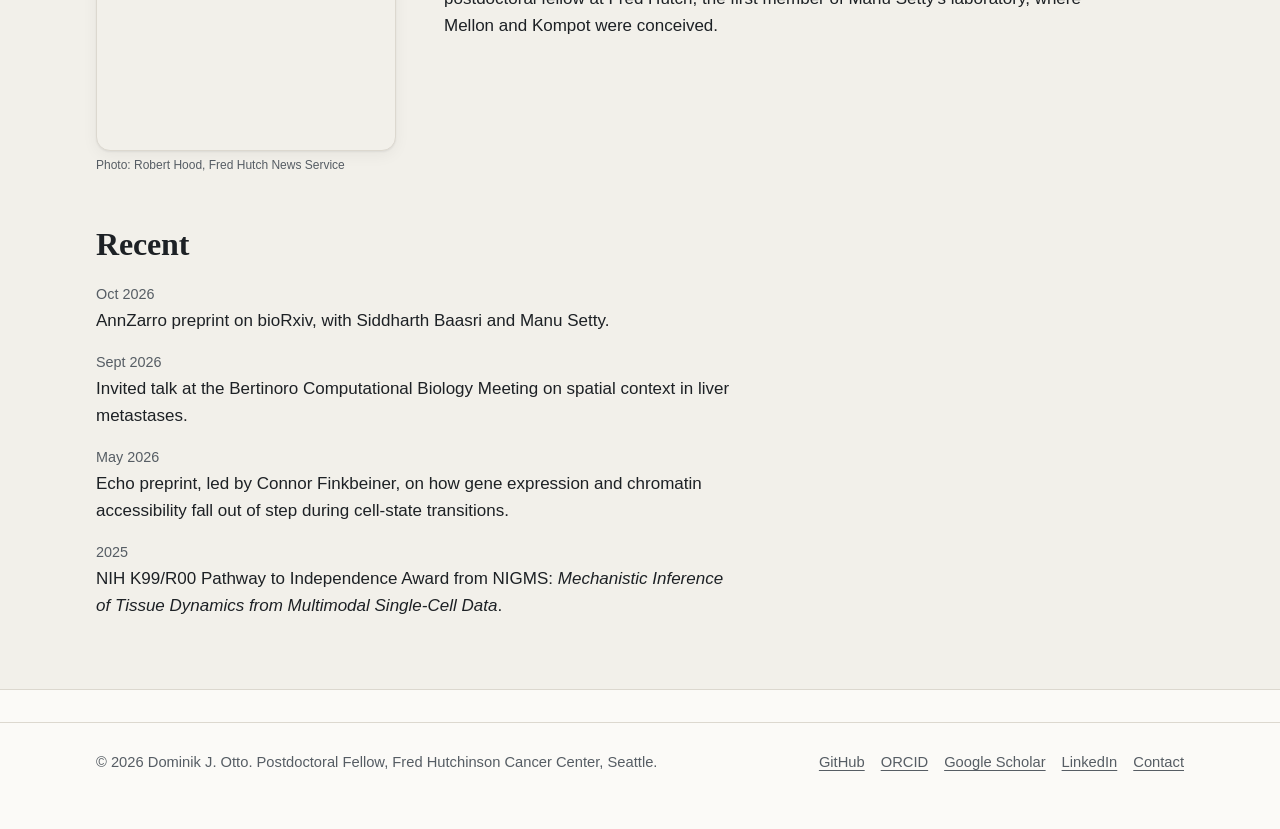
==== commit 357beec3: "Thesis attribution: master's thesis on determining nodes" ====
--- a/index.html
+++ b/index.html
@@ -214,7 +214,7 @@
       </figure>
       <div class="prose">
         <h2>About</h2>
-        <p>I came to biology from mathematics. My bachelor's thesis at Freie Universität Berlin corrected a theorem on the determining nodes of gene regulatory networks, showing that not every feedback loop must be broken to control a network. I earned my PhD in informatics at Universität Leipzig, with research at the Fraunhofer Institute for Cell Therapy and Immunology on gene expression deconvolution and prostate cancer markers. Since 2021 I have been a postdoctoral fellow at Fred Hutch, the first member of Manu Setty's laboratory, where Mellon and Kompot were conceived.</p>
+        <p>I came to biology from mathematics. After a bachelor's thesis in topology, my master's thesis at Freie Universität Berlin corrected a theorem on the determining nodes of gene regulatory networks, showing that not every feedback loop must be broken to control a network. I earned my PhD in informatics at Universität Leipzig, with research at the Fraunhofer Institute for Cell Therapy and Immunology on gene expression deconvolution and prostate cancer markers. Since 2021 I have been a postdoctoral fellow at Fred Hutch, the first member of Manu Setty's laboratory, where Mellon and Kompot were conceived.</p>
       </div>
     </div>
     <div class="recent">
